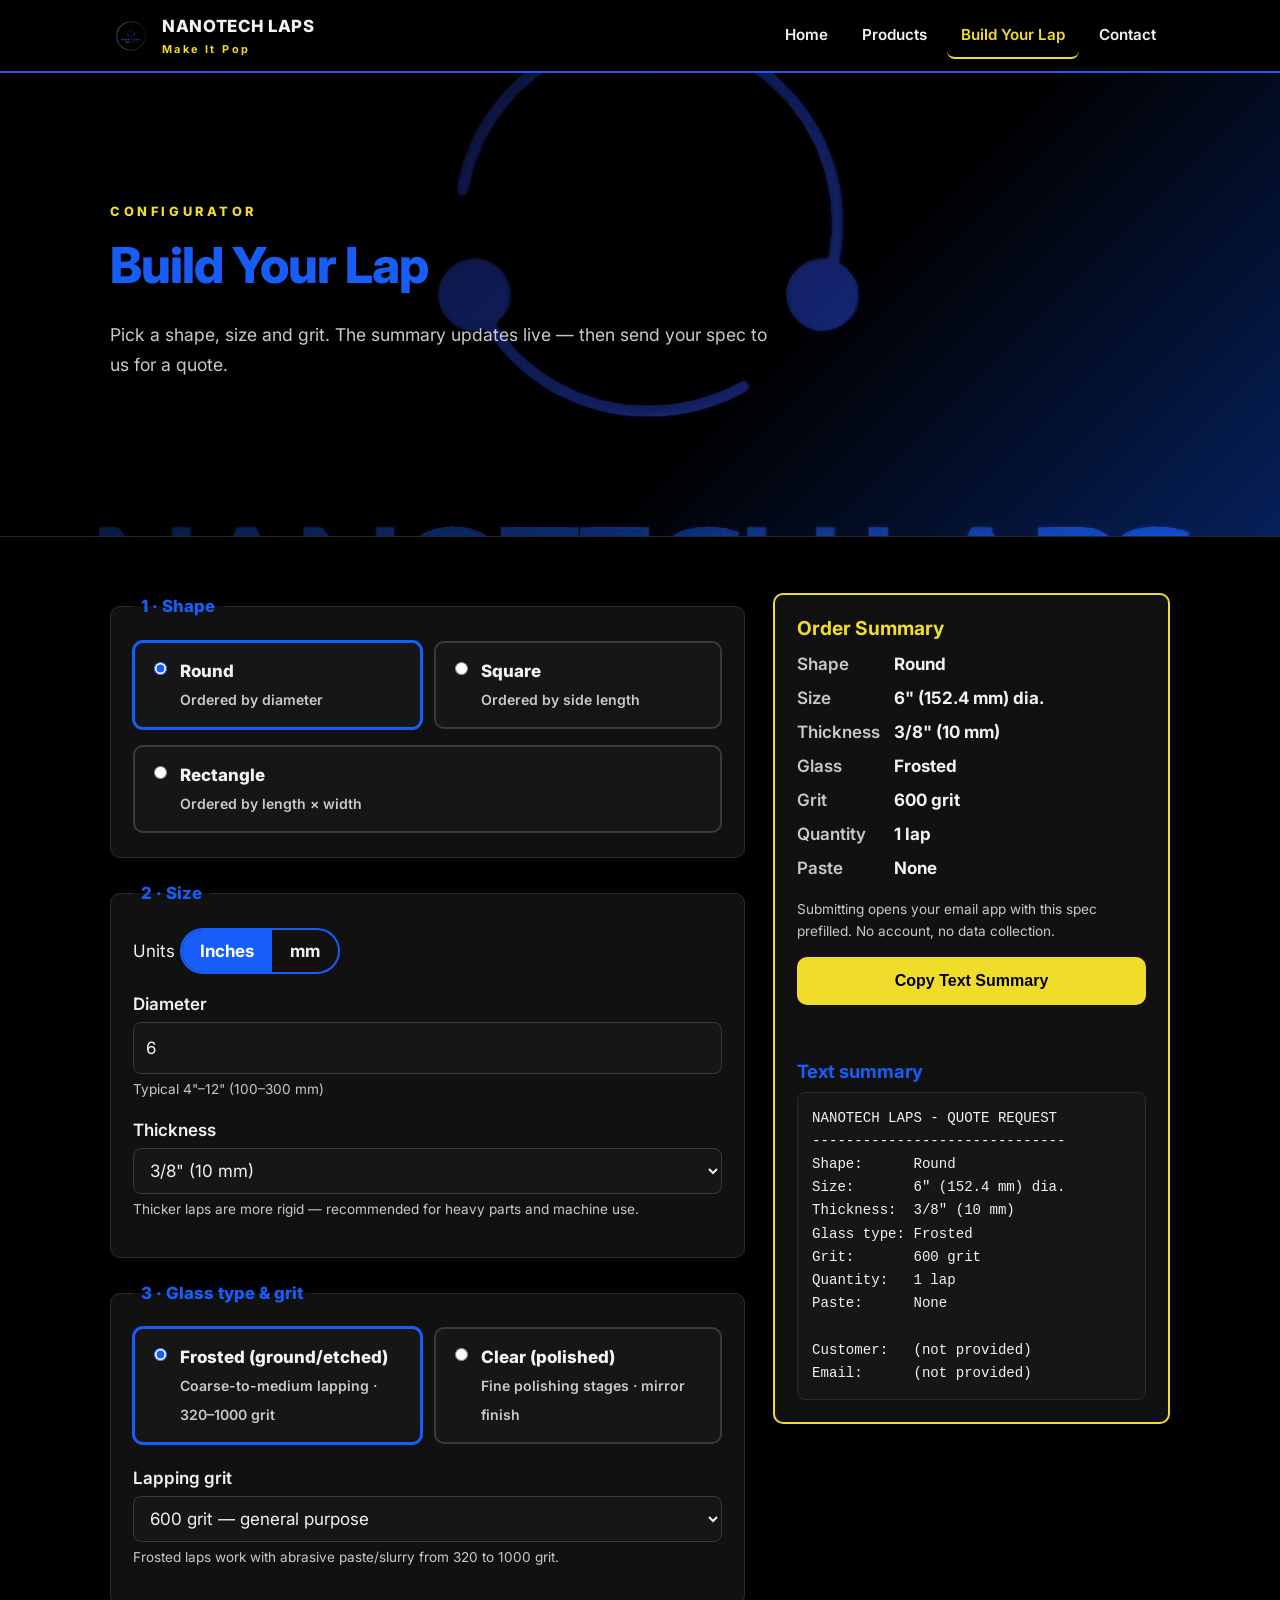
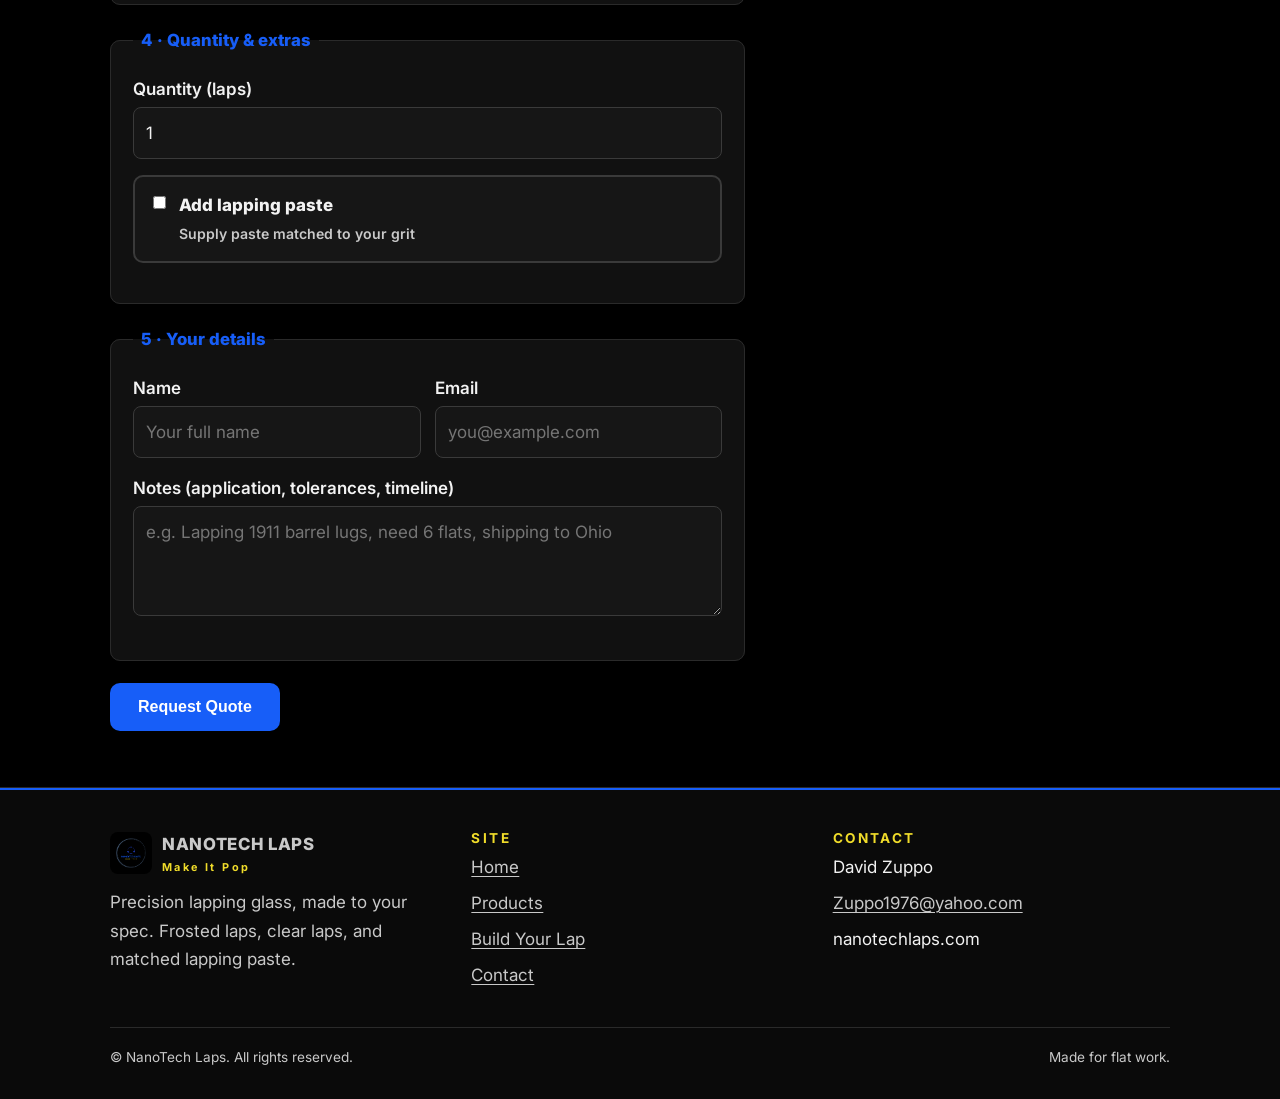
==== configurator.html @ 7299a6f4 "NanoTech Laps static site v1" ====
<!DOCTYPE html>
<html lang="en">
<head>
  <meta charset="UTF-8">
  <meta name="viewport" content="width=device-width, initial-scale=1.0">
  <title>Build Your Lap — NanoTech Laps</title>
  <meta name="description" content="Configure a custom NanoTech Laps glass lap: shape, size, thickness, frosted or clear, grit, and lapping paste. Request a quote instantly.">
  <link rel="icon" type="image/png" href="images/logo-dark.png">
  <link rel="preconnect" href="https://fonts.googleapis.com">
  <link rel="preconnect" href="https://fonts.gstatic.com" crossorigin>
  <link href="https://fonts.googleapis.com/css2?family=Inter:wght@400;600;700;800&display=swap" rel="stylesheet">
  <link rel="stylesheet" href="css/style.css">
</head>
<body>
  <a class="skip-link" href="#main">Skip to main content</a>

  <header class="site-header">
    <nav class="nav-bar" aria-label="Main navigation">
      <a class="brand" href="index.html">
        <img src="images/logo-dark.png" alt="NanoTech Laps logo">
        <span>
          <span class="brand-name">NanoTech Laps</span>
          <span class="brand-tag">Make It Pop</span>
        </span>
      </a>
      <button class="nav-toggle" aria-expanded="false" aria-controls="nav-links">Menu</button>
      <ul class="nav-links" id="nav-links">
        <li><a href="index.html">Home</a></li>
        <li><a href="products.html">Products</a></li>
        <li><a href="configurator.html" aria-current="page">Build Your Lap</a></li>
        <li><a href="contact.html">Contact</a></li>
      </ul>
    </nav>
  </header>

  <main id="main">
    <section class="hero">
      <div class="hero-inner">
        <p class="kicker">Configurator</p>
        <h1>Build Your Lap</h1>
        <p class="sub">Pick a shape, size and grit. The summary updates live — then send your spec to us for a quote.</p>
      </div>
    </section>

    <section>
      <div class="container">
        <div class="config-layout">
          <!-- FORM -->
          <form id="config-form" novalidate>

            <fieldset class="fieldset">
              <legend>1 · Shape</legend>
              <div class="radio-row" role="radiogroup" aria-label="Lap shape">
                <label class="radio-card">
                  <input type="radio" name="shape" value="Round" checked>
                  <span><span class="rc-title">Round</span><br><span class="rc-desc">Ordered by diameter</span></span>
                </label>
                <label class="radio-card">
                  <input type="radio" name="shape" value="Square">
                  <span><span class="rc-title">Square</span><br><span class="rc-desc">Ordered by side length</span></span>
                </label>
                <label class="radio-card">
                  <input type="radio" name="shape" value="Rectangle">
                  <span><span class="rc-title">Rectangle</span><br><span class="rc-desc">Ordered by length × width</span></span>
                </label>
              </div>
            </fieldset>

            <fieldset class="fieldset">
              <legend>2 · Size</legend>
              <div class="field">
                <span id="unit-label">Units</span>
                <div class="unit-toggle" role="group" aria-labelledby="unit-label">
                  <button type="button" id="unit-in" aria-pressed="true">Inches</button>
                  <button type="button" id="unit-mm" aria-pressed="false">mm</button>
                </div>
              </div>
              <div class="dim-row">
                <div class="field" id="field-dia">
                  <label for="diameter">Diameter</label>
                  <input type="number" id="diameter" min="1" max="48" step="0.125" value="6" aria-describedby="dia-hint">
                  <div class="hint" id="dia-hint">Typical 4"–12" (100–300 mm)</div>
                </div>
                <div class="field" id="field-length" hidden>
                  <label for="length">Length</label>
                  <input type="number" id="length" min="1" max="48" step="0.125" value="8" aria-describedby="len-hint">
                  <div class="hint" id="len-hint">Typical 6"–24" (150–600 mm)</div>
                </div>
                <div class="field" id="field-width" hidden>
                  <label for="width">Width</label>
                  <input type="number" id="width" min="1" max="48" step="0.125" value="6" aria-describedby="wid-hint">
                  <div class="hint" id="wid-hint">Typical 4"–18" (100–450 mm)</div>
                </div>
              </div>
              <div class="field">
                <label for="thickness">Thickness</label>
                <select id="thickness">
                  <option value='1/4" (6 mm)'>1/4" (6 mm)</option>
                  <option value='3/8" (10 mm)' selected>3/8" (10 mm)</option>
                  <option value='1/2" (13 mm)'>1/2" (13 mm)</option>
                  <option value='3/4" (19 mm)'>3/4" (19 mm)</option>
                  <option value='1" (25 mm)'>1" (25 mm)</option>
                </select>
                <div class="hint">Thicker laps are more rigid — recommended for heavy parts and machine use.</div>
              </div>
            </fieldset>

            <fieldset class="fieldset">
              <legend>3 · Glass type &amp; grit</legend>
              <div class="radio-row" role="radiogroup" aria-label="Glass type">
                <label class="radio-card">
                  <input type="radio" name="glass" value="Frosted" checked>
                  <span><span class="rc-title">Frosted (ground/etched)</span><br><span class="rc-desc">Coarse-to-medium lapping · 320–1000 grit</span></span>
                </label>
                <label class="radio-card">
                  <input type="radio" name="glass" value="Clear">
                  <span><span class="rc-title">Clear (polished)</span><br><span class="rc-desc">Fine polishing stages · mirror finish</span></span>
                </label>
              </div>
              <div class="field" id="field-grit" style="margin-top:16px">
                <label for="grit">Lapping grit</label>
                <select id="grit">
                  <option value="320 grit">320 grit — coarse removal</option>
                  <option value="400 grit">400 grit</option>
                  <option value="600 grit" selected>600 grit — general purpose</option>
                  <option value="800 grit">800 grit</option>
                  <option value="1000 grit">1000 grit — pre-polish</option>
                </select>
                <div class="hint">Frosted laps work with abrasive paste/slurry from 320 to 1000 grit.</div>
              </div>
            </fieldset>

            <fieldset class="fieldset">
              <legend>4 · Quantity &amp; extras</legend>
              <div class="field">
                <label for="qty">Quantity (laps)</label>
                <input type="number" id="qty" min="1" max="999" value="1">
              </div>
              <div class="check-row field">
                <label class="radio-card">
                  <input type="checkbox" id="want-paste">
                  <span><span class="rc-title">Add lapping paste</span><br><span class="rc-desc">Supply paste matched to your grit</span></span>
                </label>
              </div>
              <div id="paste-options" hidden>
                <div class="dim-row">
                  <div class="field">
                    <label for="paste-product">Paste / kit</label>
                    <select id="paste-product">
                      <option value="Lapping paste tin, 600 grit, Standard tin (250 g)">Lapping paste tin — grinding grits (320–1000)</option>
                      <option value="Finishing Ladder Kit (1000 + 2000 + 4000 grit, 3 syringes)">Finishing Ladder Kit — 1000 + 2000 + 4000 grit, 3 syringes</option>
                      <option value="Bulk diamond paste syringe (10g+) - grit selected below">Bulk diamond paste syringe (10g+) — single grit</option>
                      <option value="Repeat-grit multipack (5x or 10x same grit) - grit selected below">Repeat-grit multipack (shop) — 5×/10× same grit</option>
                    </select>
                  </div>
                </div>
                <div class="dim-row">
                  <div class="field">
                    <label for="paste-grit">Paste grit</label>
                    <select id="paste-grit">
                      <option value="320">320</option>
                      <option value="400">400</option>
                      <option value="600" selected>600</option>
                      <option value="800">800</option>
                      <option value="1000">1000</option>
                      <option value="2000">2000 (pre-polish)</option>
                      <option value="4000">4000 (mirror polish)</option>
                    </select>
                  </div>
                  <div class="field">
                    <label for="paste-size">Tin / syringe size</label>
                    <select id="paste-size">
                      <option value="Small tin (100 g)">Small tin (100 g)</option>
                      <option value="Standard tin (250 g)" selected>Standard tin (250 g)</option>
                      <option value="Shop tin (500 g)">Shop tin (500 g)</option>
                      <option value="10 g syringe">10 g syringe</option>
                      <option value="20 g syringe">20 g syringe</option>
                    </select>
                  </div>
                </div>
                <div class="hint">Ordering 5+ kits or multipacks? Mention it in Notes — volume pricing, ask us, and we'll quote the tier by email.</div>
              </div>
            </fieldset>

            <fieldset class="fieldset">
              <legend>5 · Your details</legend>
              <div class="dim-row">
                <div class="field">
                  <label for="cust-name">Name</label>
                  <input type="text" id="cust-name" autocomplete="name" placeholder="Your full name" required>
                </div>
                <div class="field">
                  <label for="cust-email">Email</label>
                  <input type="email" id="cust-email" autocomplete="email" placeholder="you@example.com" required>
                </div>
              </div>
              <div class="field">
                <label for="cust-notes">Notes (application, tolerances, timeline)</label>
                <textarea id="cust-notes" placeholder="e.g. Lapping 1911 barrel lugs, need 6 flats, shipping to Ohio"></textarea>
              </div>
            </fieldset>

            <button type="submit" class="btn btn-primary">Request Quote</button>
          </form>

          <!-- SUMMARY -->
          <aside class="summary" aria-live="polite">
            <h2>Order Summary</h2>
            <dl id="summary-list">
              <dt>Shape</dt><dd id="s-shape">Round</dd>
              <dt>Size</dt><dd id="s-size">6" (152 mm) dia.</dd>
              <dt>Thickness</dt><dd id="s-thickness">3/8" (10 mm)</dd>
              <dt>Glass</dt><dd id="s-glass">Frosted</dd>
              <dt>Grit</dt><dd id="s-grit">600 grit</dd>
              <dt>Quantity</dt><dd id="s-qty">1 lap</dd>
              <dt>Paste</dt><dd id="s-paste">None</dd>
            </dl>
            <p class="note">Submitting opens your email app with this spec prefilled. No account, no data collection.</p>
            <button type="button" class="btn btn-gold" id="copy-btn" style="width:100%">Copy Text Summary</button>
            <div class="status-msg" id="status-msg" role="status"></div>
            <h3 style="margin-top:18px" id="text-preview-title">Text summary</h3>
            <div class="output-block" id="text-preview" tabindex="0" aria-labelledby="text-preview-title"></div>
          </aside>
        </div>
      </div>
    </section>
  </main>

  <footer class="site-footer">
    <div class="container">
      <div class="footer-grid">
        <div>
          <a class="brand" href="index.html">
            <img src="images/logo-dark.png" alt="NanoTech Laps logo">
            <span>
              <span class="brand-name">NanoTech Laps</span>
              <span class="brand-tag">Make It Pop</span>
            </span>
          </a>
          <p class="dim" style="margin-top:12px">Precision lapping glass, made to your spec. Frosted laps, clear laps, and matched lapping paste.</p>
        </div>
        <div>
          <h4>Site</h4>
          <ul>
            <li><a href="index.html">Home</a></li>
            <li><a href="products.html">Products</a></li>
            <li><a href="configurator.html">Build Your Lap</a></li>
            <li><a href="contact.html">Contact</a></li>
          </ul>
        </div>
        <div>
          <h4>Contact</h4>
          <ul>
            <li>David Zuppo</li>
            <li><a href="mailto:Zuppo1976@yahoo.com">Zuppo1976@yahoo.com</a></li>
            <li>nanotechlaps.com</li>
          </ul>
        </div>
      </div>
      <div class="footer-bottom">
        <span>© NanoTech Laps. All rights reserved.</span>
        <span>Made for flat work.</span>
      </div>
    </div>
    <script src="js/nav.js"></script>
    <script src="js/configurator.js"></script>
  </footer>
</body>
</html>
---- css/style.css ----
/* NanoTech Laps — shared stylesheet
   Brand: black #000000 background, deep blue #175EF8 (headings/borders/buttons,
   always with white text), gold #F0DC2A accents (on black). Body copy: white/light
   gray for contrast. Font: Inter. */

:root {
  --blue: #175EF8;
  --blue-dark: #0d47c9;
  --gold: #F0DC2A;
  --black: #000000;
  --ink: #0a0a0a;
  --panel: #111111;
  --panel-2: #161616;
  --line: #2a2a2a;
  --text: #f2f2f2;
  --text-dim: #c9c9c9;
  --radius: 10px;
  --maxw: 1100px;
}

* { box-sizing: border-box; }

html { scroll-behavior: smooth; }

body {
  margin: 0;
  background: var(--black);
  color: var(--text);
  font-family: "Inter", system-ui, -apple-system, "Segoe UI", Roboto, Arial, sans-serif;
  font-size: 17px;
  line-height: 1.65;
}

img { max-width: 100%; height: auto; display: block; }

a { color: var(--gold); text-decoration: underline; text-underline-offset: 3px; }
a:hover, a:focus { color: #ffe95c; }

h1, h2, h3, h4 { color: var(--blue); line-height: 1.2; margin: 0 0 .5em; }
h1 { font-size: clamp(1.9rem, 4.5vw, 3.1rem); font-weight: 800; letter-spacing: -0.02em; }
h2 { font-size: clamp(1.4rem, 3vw, 2rem); font-weight: 700; }
h3 { font-size: 1.15rem; font-weight: 700; }

p { margin: 0 0 1em; }

.container { max-width: var(--maxw); margin: 0 auto; padding: 0 20px; }

.skip-link {
  position: absolute; left: -9999px; top: 0;
  background: var(--gold); color: var(--black); padding: 10px 16px; z-index: 200;
}
.skip-link:focus { left: 0; }

/* ---------- Header / nav ---------- */
.site-header {
  position: sticky; top: 0; z-index: 100;
  background: rgba(0, 0, 0, 0.92);
  border-bottom: 2px solid var(--blue);
  backdrop-filter: blur(6px);
}
.nav-bar {
  display: flex; align-items: center; justify-content: space-between;
  gap: 16px; padding: 12px 20px; max-width: var(--maxw); margin: 0 auto;
}
.brand {
  display: flex; align-items: center; gap: 10px;
  text-decoration: none; color: var(--text); font-weight: 800; letter-spacing: .04em;
}
.brand img { width: 42px; height: 42px; border-radius: 8px; }
.brand .brand-name { font-size: 1.05rem; text-transform: uppercase; }
.brand .brand-tag { display: block; color: var(--gold); font-size: .68rem; letter-spacing: .22em; font-weight: 700; }

.nav-links { display: flex; gap: 6px; list-style: none; margin: 0; padding: 0; }
.nav-links a {
  display: block; padding: 10px 14px; border-radius: 8px;
  color: var(--text); text-decoration: none; font-weight: 600; font-size: .95rem;
}
.nav-links a:hover, .nav-links a:focus { background: var(--blue); color: #ffffff; outline: none; }
.nav-links a[aria-current="page"] { color: var(--gold); border-bottom: 2px solid var(--gold); }

.nav-toggle {
  display: none; background: none; border: 2px solid var(--blue); color: var(--text);
  font: inherit; font-weight: 700; padding: 8px 14px; border-radius: 8px; cursor: pointer;
}

@media (max-width: 760px) {
  .nav-toggle { display: block; }
  .nav-links {
    display: none; position: absolute; top: 100%; left: 0; right: 0;
    flex-direction: column; background: var(--ink); border-bottom: 2px solid var(--blue); padding: 10px 20px;
  }
  .nav-links.open { display: flex; }
}

/* ---------- Hero ---------- */
.hero {
  border-bottom: 1px solid var(--line);
  background:
    linear-gradient(135deg, rgba(0,0,0,.88) 0%, rgba(0,0,0,.55) 60%, rgba(13,71,201,.45) 100%),
    url("../images/banner.jpg") center / cover no-repeat;
}
.hero-inner { padding: 72px 20px 84px; max-width: var(--maxw); margin: 0 auto; }
.hero .kicker {
  color: var(--gold); font-weight: 800; letter-spacing: .28em; text-transform: uppercase;
  font-size: .8rem; margin-bottom: 14px;
}
.hero h1 { max-width: 22ch; }
.hero .sub { max-width: 60ch; color: var(--text-dim); font-size: 1.1rem; }
.hero-actions { display: flex; flex-wrap: wrap; gap: 14px; margin-top: 26px; }

/* ---------- Buttons ---------- */
.btn {
  display: inline-block; padding: 13px 26px; border-radius: var(--radius);
  font-weight: 700; font-size: 1rem; text-decoration: none; cursor: pointer;
  border: 2px solid transparent; transition: transform .08s ease, background .15s ease;
}
.btn:active { transform: translateY(1px); }
.btn-primary { background: var(--blue); color: #ffffff; }
.btn-primary:hover, .btn-primary:focus { background: var(--blue-dark); color: #ffffff; outline: 3px solid var(--gold); }
.btn-gold { background: var(--gold); color: var(--black); }
.btn-gold:hover, .btn-gold:focus { background: #ffe95c; color: var(--black); outline: 3px solid #ffffff; }
.btn-ghost { background: transparent; color: var(--text); border-color: var(--blue); }
.btn-ghost:hover, .btn-ghost:focus { background: var(--blue); color: #ffffff; }

/* ---------- Sections & grids ---------- */
section { padding: 56px 0; border-bottom: 1px solid var(--line); }
section.alt { background: var(--ink); }
.section-head { max-width: 70ch; margin-bottom: 30px; }

.grid { display: grid; gap: 22px; }
.grid-2 { grid-template-columns: repeat(auto-fit, minmax(280px, 1fr)); }
.grid-3 { grid-template-columns: repeat(auto-fit, minmax(250px, 1fr)); }

.card {
  background: var(--panel); border: 1px solid var(--line); border-radius: var(--radius);
  padding: 24px; display: flex; flex-direction: column; gap: 10px;
}
.card h3 { color: var(--blue); }
.card .tag {
  align-self: flex-start; background: var(--gold); color: var(--black);
  font-size: .72rem; font-weight: 800; letter-spacing: .12em; text-transform: uppercase;
  padding: 4px 10px; border-radius: 999px;
}
.card ul { margin: 0; padding-left: 20px; color: var(--text-dim); }
.card .card-foot { margin-top: auto; }

.spec-table { width: 100%; border-collapse: collapse; margin: 10px 0 20px; }
.spec-table caption { text-align: left; color: var(--text-dim); font-size: .9rem; padding-bottom: 8px; }
.spec-table th, .spec-table td { border: 1px solid var(--line); padding: 10px 12px; text-align: left; }
.spec-table th { color: var(--gold); background: var(--panel-2); }
.spec-table td { color: var(--text); }

/* ---------- FAQ ---------- */
.faq details {
  background: var(--panel); border: 1px solid var(--line); border-radius: var(--radius);
  padding: 16px 20px; margin-bottom: 12px;
}
.faq summary { font-weight: 700; color: var(--gold); cursor: pointer; }
.faq details[open] summary { margin-bottom: 10px; }

/* ---------- Configurator ---------- */
.config-layout { display: grid; grid-template-columns: minmax(0, 1.6fr) minmax(280px, 1fr); gap: 28px; align-items: start; }
@media (max-width: 900px) { .config-layout { grid-template-columns: 1fr; } }

.fieldset {
  background: var(--panel); border: 1px solid var(--line); border-radius: var(--radius);
  padding: 20px 22px; margin: 0 0 22px;
}
.fieldset legend { color: var(--blue); font-weight: 800; padding: 0 8px; font-size: 1.05rem; }

label { display: block; font-weight: 600; margin-bottom: 4px; }
.field { margin-bottom: 16px; }
.field .hint { color: var(--text-dim); font-size: .85rem; margin-top: 4px; }

input[type="text"], input[type="email"], input[type="number"], select, textarea {
  width: 100%; padding: 11px 12px; border-radius: 8px;
  background: var(--panel-2); color: var(--text);
  border: 1px solid #3a3a3a; font: inherit;
}
input:focus, select:focus, textarea:focus {
  outline: 3px solid var(--gold); border-color: var(--blue);
}
textarea { min-height: 110px; resize: vertical; }

.radio-row, .check-row { display: flex; gap: 12px; flex-wrap: wrap; }
.radio-card {
  flex: 1 1 220px; display: flex; gap: 10px; align-items: flex-start;
  background: var(--panel-2); border: 2px solid #3a3a3a; border-radius: var(--radius);
  padding: 14px; cursor: pointer;
}
.radio-card:has(input:checked) { border-color: var(--blue); box-shadow: 0 0 0 1px var(--blue); }
.radio-card input { margin-top: 5px; accent-color: var(--blue); }
.radio-card .rc-title { font-weight: 800; color: var(--text); }
.radio-card .rc-desc { color: var(--text-dim); font-size: .88rem; }

.dim-row { display: flex; gap: 14px; flex-wrap: wrap; align-items: flex-end; }
.dim-row .field { flex: 1 1 140px; }

.unit-toggle { display: inline-flex; border: 2px solid var(--blue); border-radius: 999px; overflow: hidden; }
.unit-toggle button {
  background: transparent; color: var(--text); border: 0; font: inherit; font-weight: 700;
  padding: 7px 18px; cursor: pointer;
}
.unit-toggle button[aria-pressed="true"] { background: var(--blue); color: #ffffff; }

/* Summary card */
.summary {
  position: sticky; top: 86px;
  background: var(--panel); border: 2px solid var(--gold); border-radius: var(--radius);
  padding: 22px;
}
.summary h2 { color: var(--gold); font-size: 1.2rem; }
.summary dl { display: grid; grid-template-columns: auto 1fr; gap: 6px 14px; margin: 0 0 16px; }
.summary dt { color: var(--text-dim); font-weight: 600; }
.summary dd { margin: 0; font-weight: 700; color: var(--text); }
.summary .note { color: var(--text-dim); font-size: .85rem; }

.output-block {
  background: var(--panel-2); border: 1px solid var(--line); border-radius: 8px;
  padding: 14px; font-family: ui-monospace, "SF Mono", Menlo, Consolas, monospace;
  font-size: .88rem; white-space: pre-wrap; word-break: break-word; color: var(--text);
}

.status-msg { margin-top: 14px; font-weight: 700; color: var(--gold); min-height: 1.4em; }
.status-msg.error { color: #ff8080; }

/* ---------- Contact ---------- */
.contact-grid { display: grid; grid-template-columns: repeat(auto-fit, minmax(280px, 1fr)); gap: 24px; }
.contact-card { background: var(--panel); border: 1px solid var(--line); border-left: 4px solid var(--blue); border-radius: var(--radius); padding: 22px; }
.contact-card h3 { margin-bottom: 6px; }
.contact-card p { color: var(--text-dim); }
.contact-card strong { color: var(--text); }

/* ---------- Footer ---------- */
.site-footer { background: var(--ink); border-top: 2px solid var(--blue); padding: 40px 0 30px; }
.footer-grid { display: grid; gap: 24px; grid-template-columns: repeat(auto-fit, minmax(220px, 1fr)); }
.site-footer h4 { color: var(--gold); font-size: .85rem; letter-spacing: .18em; text-transform: uppercase; }
.site-footer ul { list-style: none; margin: 0; padding: 0; }
.site-footer li { margin-bottom: 8px; }
.site-footer a { color: var(--text-dim); }
.site-footer a:hover { color: var(--gold); }
.footer-bottom {
  margin-top: 30px; padding-top: 18px; border-top: 1px solid var(--line);
  color: var(--text-dim); font-size: .85rem; display: flex; justify-content: space-between; gap: 12px; flex-wrap: wrap;
}

/* ---------- Utility ---------- */
.gold { color: var(--gold); }
.dim { color: var(--text-dim); }
.mt-0 { margin-top: 0; }
.visually-hidden {
  position: absolute; width: 1px; height: 1px; margin: -1px; padding: 0;
  overflow: hidden; clip: rect(0 0 0 0); white-space: nowrap; border: 0;
}
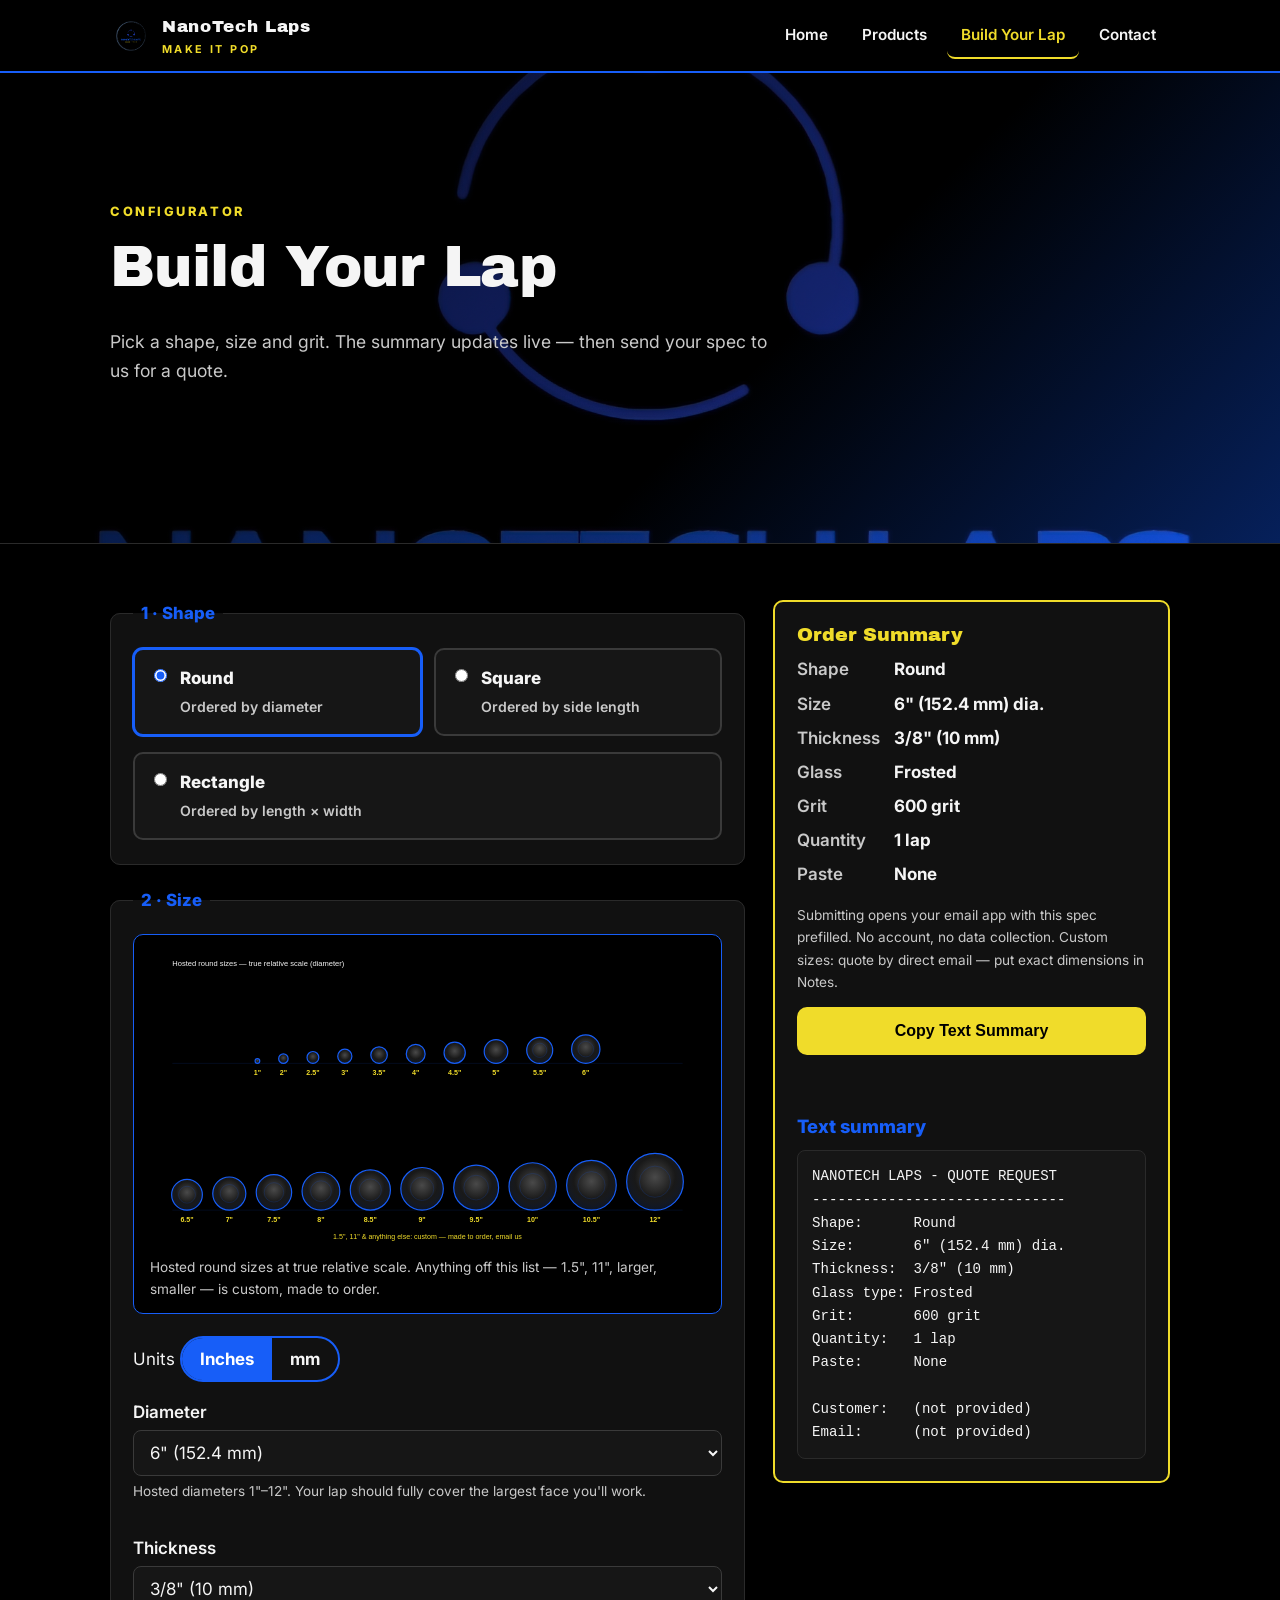
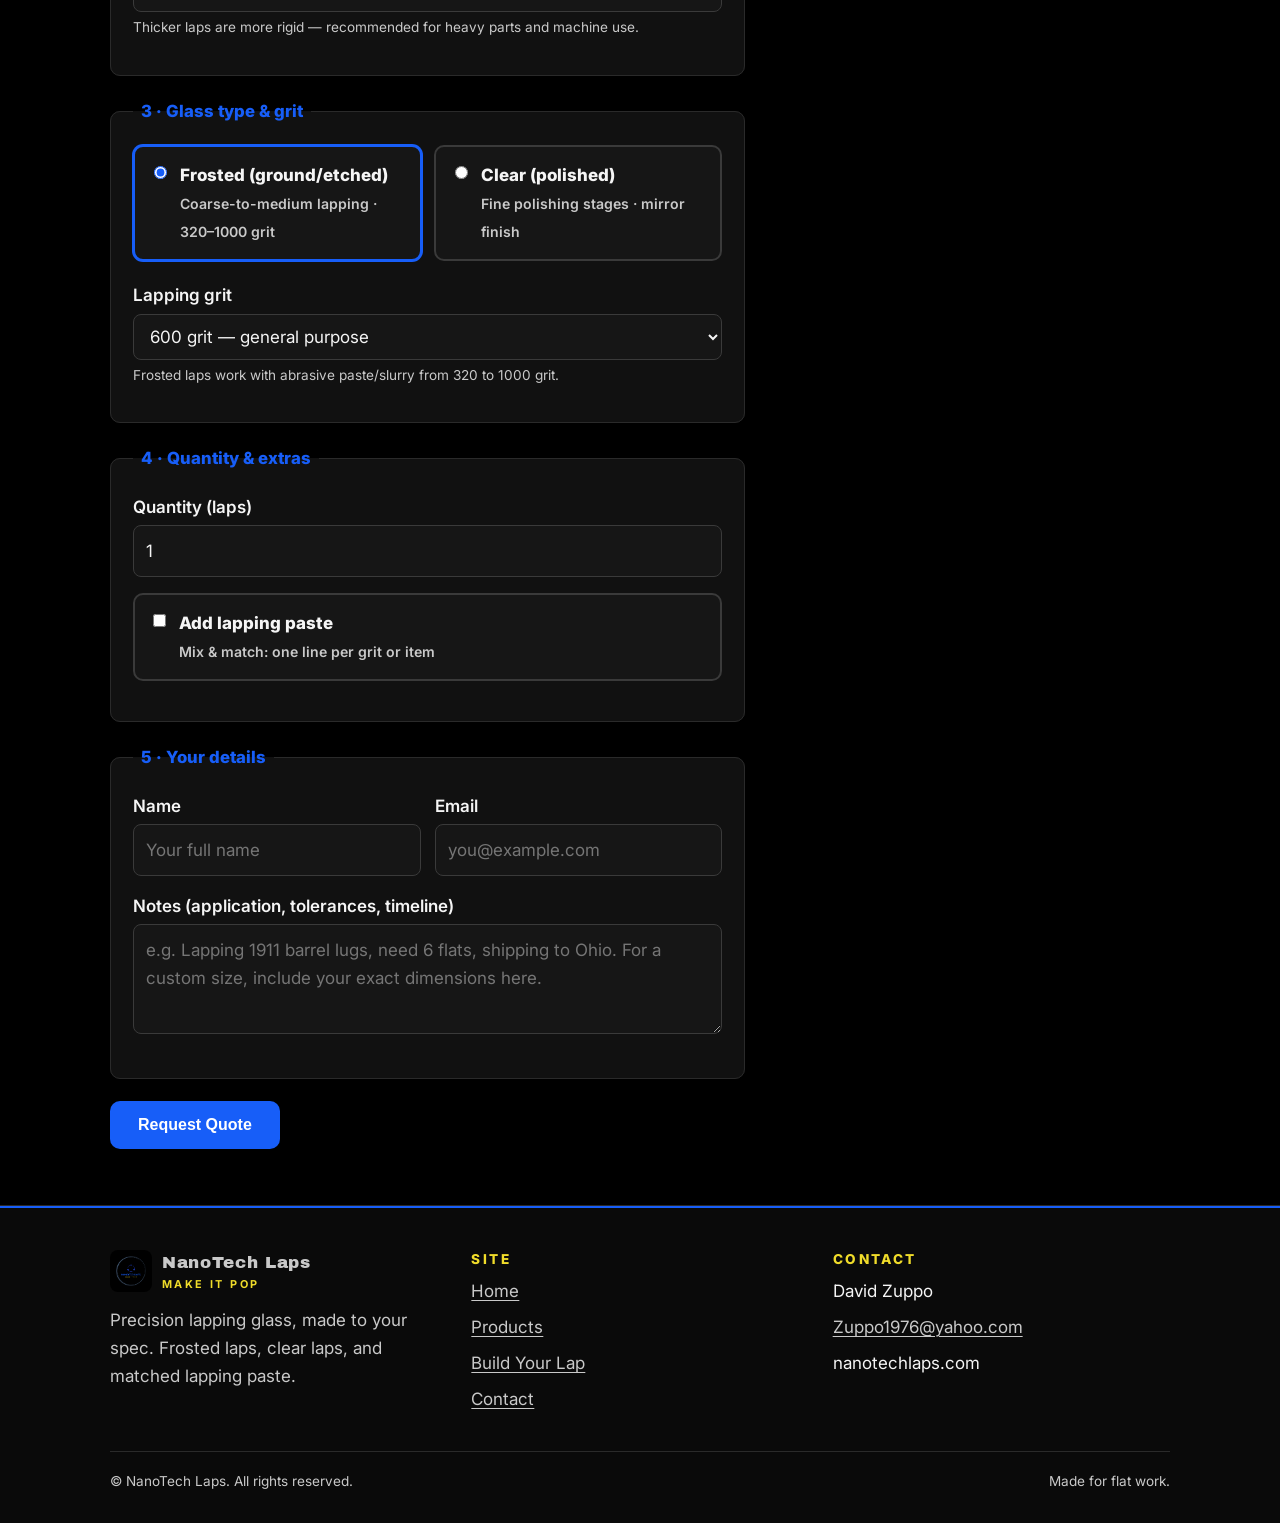
==== commit 916292d9: "Paste mix-and-match lines, 4-grit ladder kit, no-diamond naming, preset deep-links, real valve photo" ====
--- a/configurator.html
+++ b/configurator.html
@@ -4,11 +4,11 @@
   <meta charset="UTF-8">
   <meta name="viewport" content="width=device-width, initial-scale=1.0">
   <title>Build Your Lap — NanoTech Laps</title>
-  <meta name="description" content="Configure a custom NanoTech Laps glass lap: shape, size, thickness, frosted or clear, grit, and lapping paste. Request a quote instantly.">
+  <meta name="description" content="Configure a NanoTech Laps glass lap: shape, hosted sizes from 1 inch to 12 inches (custom by email), thickness, frosted or clear, grit, and lapping paste. Request a quote instantly.">
   <link rel="icon" type="image/png" href="images/logo-dark.png">
   <link rel="preconnect" href="https://fonts.googleapis.com">
   <link rel="preconnect" href="https://fonts.gstatic.com" crossorigin>
-  <link href="https://fonts.googleapis.com/css2?family=Inter:wght@400;600;700;800&display=swap" rel="stylesheet">
+  <link href="https://fonts.googleapis.com/css2?family=Archivo+Black&family=Inter:wght@400;600;700;800&display=swap" rel="stylesheet">
   <link rel="stylesheet" href="css/style.css">
 </head>
 <body>
@@ -68,6 +68,10 @@
 
             <fieldset class="fieldset">
               <legend>2 · Size</legend>
+              <figure class="size-chart">
+                <img src="images/sizes.svg" width="1200" height="640" alt="Chart of hosted round lap sizes at true relative scale: two ascending rows of frosted glass circles from 1 inch through 12 inches, each labeled in gold. 1.5 inch, 11 inch and any other size are custom, made to order, email us.">
+                <figcaption class="dim">Hosted round sizes at true relative scale. Anything off this list — 1.5", 11", larger, smaller — is custom, made to order.</figcaption>
+              </figure>
               <div class="field">
                 <span id="unit-label">Units</span>
                 <div class="unit-toggle" role="group" aria-labelledby="unit-label">
@@ -78,21 +82,91 @@
               <div class="dim-row">
                 <div class="field" id="field-dia">
                   <label for="diameter">Diameter</label>
-                  <input type="number" id="diameter" min="1" max="48" step="0.125" value="6" aria-describedby="dia-hint">
-                  <div class="hint" id="dia-hint">Typical 4"–12" (100–300 mm)</div>
+                  <select id="diameter" aria-describedby="dia-hint">
+                    <option value="1">1" (25.4 mm)</option>
+                    <option value="2">2" (50.8 mm)</option>
+                    <option value="2.5">2.5" (63.5 mm)</option>
+                    <option value="3">3" (76.2 mm)</option>
+                    <option value="3.5">3.5" (88.9 mm)</option>
+                    <option value="4">4" (101.6 mm)</option>
+                    <option value="4.5">4.5" (114.3 mm)</option>
+                    <option value="5">5" (127 mm)</option>
+                    <option value="5.5">5.5" (139.7 mm)</option>
+                    <option value="6" selected>6" (152.4 mm)</option>
+                    <option value="6.5">6.5" (165.1 mm)</option>
+                    <option value="7">7" (177.8 mm)</option>
+                    <option value="7.5">7.5" (190.5 mm)</option>
+                    <option value="8">8" (203.2 mm)</option>
+                    <option value="8.5">8.5" (215.9 mm)</option>
+                    <option value="9">9" (228.6 mm)</option>
+                    <option value="9.5">9.5" (241.3 mm)</option>
+                    <option value="10">10" (254 mm)</option>
+                    <option value="10.5">10.5" (266.7 mm)</option>
+                    <option value="12">12" (304.8 mm)</option>
+                    <option value="custom">Custom (email us)</option>
+                  </select>
+                  <div class="hint" id="dia-hint">Hosted diameters 1"–12". Your lap should fully cover the largest face you'll work.</div>
                 </div>
                 <div class="field" id="field-length" hidden>
                   <label for="length">Length</label>
-                  <input type="number" id="length" min="1" max="48" step="0.125" value="8" aria-describedby="len-hint">
-                  <div class="hint" id="len-hint">Typical 6"–24" (150–600 mm)</div>
+                  <select id="length" aria-describedby="len-hint">
+                    <option value="1">1" (25.4 mm)</option>
+                    <option value="2">2" (50.8 mm)</option>
+                    <option value="2.5">2.5" (63.5 mm)</option>
+                    <option value="3">3" (76.2 mm)</option>
+                    <option value="3.5">3.5" (88.9 mm)</option>
+                    <option value="4">4" (101.6 mm)</option>
+                    <option value="4.5">4.5" (114.3 mm)</option>
+                    <option value="5">5" (127 mm)</option>
+                    <option value="5.5">5.5" (139.7 mm)</option>
+                    <option value="6">6" (152.4 mm)</option>
+                    <option value="6.5">6.5" (165.1 mm)</option>
+                    <option value="7">7" (177.8 mm)</option>
+                    <option value="7.5">7.5" (190.5 mm)</option>
+                    <option value="8" selected>8" (203.2 mm)</option>
+                    <option value="8.5">8.5" (215.9 mm)</option>
+                    <option value="9">9" (228.6 mm)</option>
+                    <option value="9.5">9.5" (241.3 mm)</option>
+                    <option value="10">10" (254 mm)</option>
+                    <option value="10.5">10.5" (266.7 mm)</option>
+                    <option value="12">12" (304.8 mm)</option>
+                    <option value="custom">Custom (email us)</option>
+                  </select>
+                  <div class="hint" id="len-hint">Hosted sizes on the same list. Match the part footprint.</div>
                 </div>
                 <div class="field" id="field-width" hidden>
                   <label for="width">Width</label>
-                  <input type="number" id="width" min="1" max="48" step="0.125" value="6" aria-describedby="wid-hint">
-                  <div class="hint" id="wid-hint">Typical 4"–18" (100–450 mm)</div>
-                </div>
-              </div>
-              <div class="field">
+                  <select id="width" aria-describedby="wid-hint">
+                    <option value="1">1" (25.4 mm)</option>
+                    <option value="2">2" (50.8 mm)</option>
+                    <option value="2.5">2.5" (63.5 mm)</option>
+                    <option value="3">3" (76.2 mm)</option>
+                    <option value="3.5">3.5" (88.9 mm)</option>
+                    <option value="4">4" (101.6 mm)</option>
+                    <option value="4.5">4.5" (114.3 mm)</option>
+                    <option value="5">5" (127 mm)</option>
+                    <option value="5.5">5.5" (139.7 mm)</option>
+                    <option value="6" selected>6" (152.4 mm)</option>
+                    <option value="6.5">6.5" (165.1 mm)</option>
+                    <option value="7">7" (177.8 mm)</option>
+                    <option value="7.5">7.5" (190.5 mm)</option>
+                    <option value="8">8" (203.2 mm)</option>
+                    <option value="8.5">8.5" (215.9 mm)</option>
+                    <option value="9">9" (228.6 mm)</option>
+                    <option value="9.5">9.5" (241.3 mm)</option>
+                    <option value="10">10" (254 mm)</option>
+                    <option value="10.5">10.5" (266.7 mm)</option>
+                    <option value="12">12" (304.8 mm)</option>
+                    <option value="custom">Custom (email us)</option>
+                  </select>
+                  <div class="hint" id="wid-hint">Hosted sizes on the same list.</div>
+                </div>
+              </div>
+              <div class="custom-notice" id="custom-notice" role="note" hidden>
+                <h3>Custom size — made to order</h3>
+                <p>Sizes outside the hosted list — 1.5", 11", anything else — are cut to order. They may take longer to ship and cost more, and the quote for a custom size is <strong>direct-email only</strong>: fill in your exact dimensions in the Notes field below and press Request Quote. Every other spec in this form goes to David with your request.</p>
+              </div>
+              <div class="field" style="margin-top:16px">
                 <label for="thickness">Thickness</label>
                 <select id="thickness">
                   <option value='1/4" (6 mm)'>1/4" (6 mm)</option>
@@ -139,46 +213,60 @@
               <div class="check-row field">
                 <label class="radio-card">
                   <input type="checkbox" id="want-paste">
-                  <span><span class="rc-title">Add lapping paste</span><br><span class="rc-desc">Supply paste matched to your grit</span></span>
+                  <span><span class="rc-title">Add lapping paste</span><br><span class="rc-desc">Mix &amp; match: one line per grit or item</span></span>
                 </label>
               </div>
               <div id="paste-options" hidden>
-                <div class="dim-row">
-                  <div class="field">
-                    <label for="paste-product">Paste / kit</label>
-                    <select id="paste-product">
-                      <option value="Lapping paste tin, 600 grit, Standard tin (250 g)">Lapping paste tin — grinding grits (320–1000)</option>
-                      <option value="Finishing Ladder Kit (1000 + 2000 + 4000 grit, 3 syringes)">Finishing Ladder Kit — 1000 + 2000 + 4000 grit, 3 syringes</option>
-                      <option value="Bulk diamond paste syringe (10g+) - grit selected below">Bulk diamond paste syringe (10g+) — single grit</option>
-                      <option value="Repeat-grit multipack (5x or 10x same grit) - grit selected below">Repeat-grit multipack (shop) — 5×/10× same grit</option>
-                    </select>
+                <p class="dim paste-intro">Build your paste order line by line. Add a line for each grit or item you want — for example a 600-grit tin for the lap above <em>plus</em> the Finishing Ladder Kit for polishing, <em>plus</em> a 4000 syringe for the final stage. Every line goes to David in your quote.</p>
+                <div id="paste-lines"></div>
+                <button type="button" id="add-paste-line" class="btn-add-line">+ Add another paste line</button>
+                <div class="hint">Ordering 5+ kits or multipacks? Mention it in Notes — volume pricing, ask us, and we'll quote the tier by email.</div>
+                <template id="paste-line-template">
+                  <div class="paste-line">
+                    <div class="dim-row">
+                      <div class="field">
+                        <label class="pl-label">Paste / kit</label>
+                        <select class="pl-product">
+                          <option data-key="tin" value="Lapping paste tin">Lapping paste tin — grinding grits (320–1000)</option>
+                          <option data-key="kit" value="Finishing Ladder Kit (1000 + 1500 + 2000 + 4000 grit, 4 syringes)">Finishing Ladder Kit — 1000 + 1500 + 2000 + 4000 grit, 4 syringes</option>
+                          <option data-key="syringe" value="Bulk nano-crystalline lapping compound syringe">Bulk nano-crystalline lapping compound syringe — single grit</option>
+                          <option data-key="multipack" value="Repeat-grit multipack">Repeat-grit multipack (shop) — same grit, 5×/10×</option>
+                        </select>
+                      </div>
+                      <div class="field pl-grit">
+                        <label class="pl-label">Paste grit</label>
+                        <select class="pl-grit">
+                          <option value="320">320</option>
+                          <option value="400">400</option>
+                          <option value="600" selected>600</option>
+                          <option value="800">800</option>
+                          <option value="1000">1000</option>
+                          <option value="1500">1500</option>
+                          <option value="2000">2000 (pre-polish)</option>
+                          <option value="4000">4000 (mirror polish)</option>
+                        </select>
+                      </div>
+                      <div class="field pl-size">
+                        <label class="pl-label">Tin / syringe size</label>
+                        <select class="pl-size">
+                          <option value="Small tin (100 g)">Small tin (100 g)</option>
+                          <option value="Standard tin (250 g)" selected>Standard tin (250 g)</option>
+                          <option value="Shop tin (500 g)">Shop tin (500 g)</option>
+                          <option value="10 g syringe">10 g syringe</option>
+                          <option value="20 g syringe">20 g syringe</option>
+                        </select>
+                      </div>
+                      <div class="field pl-pack">
+                        <label class="pl-label">Multipack quantity</label>
+                        <select class="pl-pack">
+                          <option value="5×">5×</option>
+                          <option value="10×" selected>10×</option>
+                        </select>
+                      </div>
+                    </div>
+                    <button type="button" class="btn-remove-line" hidden>Remove this line</button>
                   </div>
-                </div>
-                <div class="dim-row">
-                  <div class="field">
-                    <label for="paste-grit">Paste grit</label>
-                    <select id="paste-grit">
-                      <option value="320">320</option>
-                      <option value="400">400</option>
-                      <option value="600" selected>600</option>
-                      <option value="800">800</option>
-                      <option value="1000">1000</option>
-                      <option value="2000">2000 (pre-polish)</option>
-                      <option value="4000">4000 (mirror polish)</option>
-                    </select>
-                  </div>
-                  <div class="field">
-                    <label for="paste-size">Tin / syringe size</label>
-                    <select id="paste-size">
-                      <option value="Small tin (100 g)">Small tin (100 g)</option>
-                      <option value="Standard tin (250 g)" selected>Standard tin (250 g)</option>
-                      <option value="Shop tin (500 g)">Shop tin (500 g)</option>
-                      <option value="10 g syringe">10 g syringe</option>
-                      <option value="20 g syringe">20 g syringe</option>
-                    </select>
-                  </div>
-                </div>
-                <div class="hint">Ordering 5+ kits or multipacks? Mention it in Notes — volume pricing, ask us, and we'll quote the tier by email.</div>
+                </template>
               </div>
             </fieldset>
 
@@ -196,7 +284,7 @@
               </div>
               <div class="field">
                 <label for="cust-notes">Notes (application, tolerances, timeline)</label>
-                <textarea id="cust-notes" placeholder="e.g. Lapping 1911 barrel lugs, need 6 flats, shipping to Ohio"></textarea>
+                <textarea id="cust-notes" placeholder="e.g. Lapping 1911 barrel lugs, need 6 flats, shipping to Ohio. For a custom size, include your exact dimensions here."></textarea>
               </div>
             </fieldset>
 
@@ -208,14 +296,14 @@
             <h2>Order Summary</h2>
             <dl id="summary-list">
               <dt>Shape</dt><dd id="s-shape">Round</dd>
-              <dt>Size</dt><dd id="s-size">6" (152 mm) dia.</dd>
+              <dt>Size</dt><dd id="s-size">6" (152.4 mm) dia.</dd>
               <dt>Thickness</dt><dd id="s-thickness">3/8" (10 mm)</dd>
               <dt>Glass</dt><dd id="s-glass">Frosted</dd>
               <dt>Grit</dt><dd id="s-grit">600 grit</dd>
               <dt>Quantity</dt><dd id="s-qty">1 lap</dd>
               <dt>Paste</dt><dd id="s-paste">None</dd>
             </dl>
-            <p class="note">Submitting opens your email app with this spec prefilled. No account, no data collection.</p>
+            <p class="note">Submitting opens your email app with this spec prefilled. No account, no data collection. Custom sizes: quote by direct email — put exact dimensions in Notes.</p>
             <button type="button" class="btn btn-gold" id="copy-btn" style="width:100%">Copy Text Summary</button>
             <div class="status-msg" id="status-msg" role="status"></div>
             <h3 style="margin-top:18px" id="text-preview-title">Text summary</h3>
--- a/css/style.css
+++ b/css/style.css
@@ -1,32 +1,35 @@
 /* NanoTech Laps — shared stylesheet
-   Brand: black #000000 background, deep blue #175EF8 (headings/borders/buttons,
-   always with white text), gold #F0DC2A accents (on black). Body copy: white/light
-   gray for contrast. Font: Inter. */
+   Brand (pixel-sampled from the client's logo, kept exactly):
+   black #000000 background, deep blue #175EF8 (headings accents/borders/buttons,
+   always with white text), gold #F0DC2A accents/links on black.
+   Blue is NOT used for body copy on black: body text is #F5F5F5, links gold.
+   Type: "Archivo Black" display (h1/h2 + wordmark), Inter for body. */
 
 :root {
   --blue: #175EF8;
   --blue-dark: #0d47c9;
   --gold: #F0DC2A;
+  --gold-bright: #ffe95c;
   --black: #000000;
   --ink: #0a0a0a;
   --panel: #111111;
   --panel-2: #161616;
   --line: #2a2a2a;
-  --text: #f2f2f2;
+  --text: #F5F5F5;
   --text-dim: #c9c9c9;
   --radius: 10px;
   --maxw: 1100px;
+  --font-display: "Archivo Black", "Inter", system-ui, sans-serif;
+  --font-body: "Inter", system-ui, -apple-system, "Segoe UI", Roboto, Arial, sans-serif;
 }
 
 * { box-sizing: border-box; }
-
-html { scroll-behavior: smooth; }
 
 body {
   margin: 0;
   background: var(--black);
   color: var(--text);
-  font-family: "Inter", system-ui, -apple-system, "Segoe UI", Roboto, Arial, sans-serif;
+  font-family: var(--font-body);
   font-size: 17px;
   line-height: 1.65;
 }
@@ -34,12 +37,35 @@
 img { max-width: 100%; height: auto; display: block; }
 
 a { color: var(--gold); text-decoration: underline; text-underline-offset: 3px; }
-a:hover, a:focus { color: #ffe95c; }
-
-h1, h2, h3, h4 { color: var(--blue); line-height: 1.2; margin: 0 0 .5em; }
-h1 { font-size: clamp(1.9rem, 4.5vw, 3.1rem); font-weight: 800; letter-spacing: -0.02em; }
-h2 { font-size: clamp(1.4rem, 3vw, 2rem); font-weight: 700; }
-h3 { font-size: 1.15rem; font-weight: 700; }
+a:hover { color: var(--gold-bright); }
+
+:is(a, button, summary, [tabindex]):focus-visible {
+  outline: 3px solid var(--gold);
+  outline-offset: 2px;
+  border-radius: 4px;
+}
+
+/* ---- Type scale: display face leads, body stays Inter ---- */
+h1, h2, h3, h4 { margin: 0 0 .5em; }
+h1 {
+  font-family: var(--font-display);
+  color: var(--text);
+  font-size: clamp(2.1rem, 5.4vw, 3.6rem);
+  font-weight: 400;
+  line-height: 1.08;
+  letter-spacing: -0.01em;
+}
+h2 {
+  font-family: var(--font-display);
+  color: var(--text);
+  font-size: clamp(1.35rem, 3vw, 2.05rem);
+  font-weight: 400;
+  line-height: 1.15;
+  padding-left: 14px;
+  border-left: 5px solid var(--gold);
+}
+h3 { font-size: 1.15rem; font-weight: 800; color: var(--blue); }
+h4 { font-size: 1rem; font-weight: 800; color: var(--blue); }
 
 p { margin: 0 0 1em; }
 
@@ -64,23 +90,24 @@
 }
 .brand {
   display: flex; align-items: center; gap: 10px;
-  text-decoration: none; color: var(--text); font-weight: 800; letter-spacing: .04em;
+  text-decoration: none; color: var(--text);
 }
 .brand img { width: 42px; height: 42px; border-radius: 8px; }
-.brand .brand-name { font-size: 1.05rem; text-transform: uppercase; }
-.brand .brand-tag { display: block; color: var(--gold); font-size: .68rem; letter-spacing: .22em; font-weight: 700; }
+.brand .brand-name { font-family: var(--font-display); font-size: 1.05rem; letter-spacing: .04em; }
+.brand .brand-tag { display: block; color: var(--gold); font-size: .68rem; letter-spacing: .22em; font-weight: 700; text-transform: uppercase; }
 
 .nav-links { display: flex; gap: 6px; list-style: none; margin: 0; padding: 0; }
 .nav-links a {
   display: block; padding: 10px 14px; border-radius: 8px;
   color: var(--text); text-decoration: none; font-weight: 600; font-size: .95rem;
 }
-.nav-links a:hover, .nav-links a:focus { background: var(--blue); color: #ffffff; outline: none; }
+.nav-links a:hover { background: var(--blue); color: #ffffff; }
 .nav-links a[aria-current="page"] { color: var(--gold); border-bottom: 2px solid var(--gold); }
 
 .nav-toggle {
   display: none; background: none; border: 2px solid var(--blue); color: var(--text);
   font: inherit; font-weight: 700; padding: 8px 14px; border-radius: 8px; cursor: pointer;
+  touch-action: manipulation;
 }
 
 @media (max-width: 760px) {
@@ -101,26 +128,104 @@
 }
 .hero-inner { padding: 72px 20px 84px; max-width: var(--maxw); margin: 0 auto; }
 .hero .kicker {
-  color: var(--gold); font-weight: 800; letter-spacing: .28em; text-transform: uppercase;
+  color: var(--gold); font-weight: 800; letter-spacing: .2em; text-transform: uppercase;
   font-size: .8rem; margin-bottom: 14px;
 }
 .hero h1 { max-width: 22ch; }
 .hero .sub { max-width: 60ch; color: var(--text-dim); font-size: 1.1rem; }
 .hero-actions { display: flex; flex-wrap: wrap; gap: 14px; margin-top: 26px; }
+
+/* Home hero: copy + glass-disc motif, left-aligned, one orchestrated load. */
+.hero-home {
+  display: grid; grid-template-columns: minmax(0, 1.35fr) minmax(240px, 0.65fr);
+  align-items: center; gap: 48px;
+}
+@media (max-width: 860px) { .hero-home { grid-template-columns: 1fr; } }
+.hero-copy h1 { max-width: 18ch; }
+.hero-tagline {
+  font-family: var(--font-display);
+  color: var(--gold);
+  font-size: clamp(1.4rem, 3.4vw, 2.2rem);
+  letter-spacing: .12em;
+  margin: 0 0 18px;
+}
+
+.glass-disc-wrap { display: flex; justify-content: center; }
+.glass-disc { position: relative; width: min(360px, 82vw); aspect-ratio: 1 / 1; }
+.disc, .glass-disc::before, .glass-disc::after {
+  position: absolute; border-radius: 50%;
+}
+.disc {
+  inset: 0;
+  background: radial-gradient(circle at 38% 30%, rgba(245,245,245,.34) 0%, rgba(245,245,245,.10) 42%, rgba(23,94,248,.20) 78%, rgba(23,94,248,.34) 96%);
+  border: 2px solid var(--blue);
+  box-shadow: 0 0 40px rgba(23,94,248,.5), 0 0 14px rgba(240,220,42,.25), inset 0 0 60px rgba(245,245,245,.08);
+}
+.glass-disc::before, .glass-disc::after { content: ""; }
+.glass-disc::before { inset: 12%; border: 2px solid rgba(23,94,248,.55); }
+.glass-disc::after { inset: 28%; border: 1px solid rgba(240,220,42,.5); }
+.disc-ring { position: absolute; inset: 42%; border-radius: 50%; border: 1px solid rgba(23,94,248,.4); }
+.disc-label {
+  position: absolute; left: 50%; top: 50%; transform: translate(-50%, -50%);
+  font-family: var(--font-display); color: var(--gold);
+  font-size: clamp(.8rem, 2.4vw, 1rem); letter-spacing: .18em;
+}
+
+/* One page-load sequence: fade+rise, staggered, ~600ms total. Hero only. */
+@media (prefers-reduced-motion: no-preference) {
+  .hero-home .hero-tagline,
+  .hero-home h1,
+  .hero-home .sub,
+  .hero-home .hero-actions,
+  .hero-home .glass-disc-wrap {
+    opacity: 0;
+    animation: rise .5s cubic-bezier(.2,.7,.3,1) forwards;
+  }
+  .hero-home .hero-tagline { animation-delay: 0ms; }
+  .hero-home h1 { animation-delay: 90ms; }
+  .hero-home .sub { animation-delay: 180ms; }
+  .hero-home .hero-actions { animation-delay: 270ms; }
+  .hero-home .glass-disc-wrap { animation-delay: 340ms; }
+}
+@keyframes rise {
+  from { opacity: 0; transform: translateY(18px); }
+  to { opacity: 1; transform: translateY(0); }
+}
 
 /* ---------- Buttons ---------- */
 .btn {
   display: inline-block; padding: 13px 26px; border-radius: var(--radius);
   font-weight: 700; font-size: 1rem; text-decoration: none; cursor: pointer;
   border: 2px solid transparent; transition: transform .08s ease, background .15s ease;
+  touch-action: manipulation;
 }
 .btn:active { transform: translateY(1px); }
 .btn-primary { background: var(--blue); color: #ffffff; }
-.btn-primary:hover, .btn-primary:focus { background: var(--blue-dark); color: #ffffff; outline: 3px solid var(--gold); }
+.btn-primary:hover { background: var(--blue-dark); color: #ffffff; }
 .btn-gold { background: var(--gold); color: var(--black); }
-.btn-gold:hover, .btn-gold:focus { background: #ffe95c; color: var(--black); outline: 3px solid #ffffff; }
+.btn-gold:hover { background: var(--gold-bright); color: var(--black); }
 .btn-ghost { background: transparent; color: var(--text); border-color: var(--blue); }
-.btn-ghost:hover, .btn-ghost:focus { background: var(--blue); color: #ffffff; }
+.btn-ghost:hover { background: var(--blue); color: #ffffff; }
+
+/* Paste mix-and-match lines */
+.paste-intro { margin: 0 0 12px; }
+.paste-line {
+  background: var(--panel-2); border: 1px solid var(--line); border-left: 3px solid var(--blue);
+  border-radius: 8px; padding: 14px; margin-bottom: 10px;
+}
+.paste-line .pl-label { font-size: .8rem; font-weight: 700; color: var(--text-dim); }
+.btn-add-line {
+  background: transparent; color: var(--gold); border: 1px dashed var(--gold);
+  border-radius: 8px; padding: 9px 16px; font: inherit; font-weight: 700;
+  cursor: pointer; margin: 4px 0 10px;
+}
+.btn-add-line:hover { background: rgba(240, 220, 42, .1); }
+.btn-remove-line {
+  background: transparent; color: var(--text-dim); border: 1px solid var(--line);
+  border-radius: 6px; padding: 5px 12px; font: inherit; font-size: .8rem;
+  cursor: pointer; margin-top: 10px;
+}
+.btn-remove-line:hover { color: #ff9a9a; border-color: #ff9a9a; }
 
 /* ---------- Sections & grids ---------- */
 section { padding: 56px 0; border-bottom: 1px solid var(--line); }
@@ -135,7 +240,6 @@
   background: var(--panel); border: 1px solid var(--line); border-radius: var(--radius);
   padding: 24px; display: flex; flex-direction: column; gap: 10px;
 }
-.card h3 { color: var(--blue); }
 .card .tag {
   align-self: flex-start; background: var(--gold); color: var(--black);
   font-size: .72rem; font-weight: 800; letter-spacing: .12em; text-transform: uppercase;
@@ -144,7 +248,7 @@
 .card ul { margin: 0; padding-left: 20px; color: var(--text-dim); }
 .card .card-foot { margin-top: auto; }
 
-.spec-table { width: 100%; border-collapse: collapse; margin: 10px 0 20px; }
+.spec-table { width: 100%; border-collapse: collapse; margin: 10px 0 20px; border: 1px solid var(--blue); }
 .spec-table caption { text-align: left; color: var(--text-dim); font-size: .9rem; padding-bottom: 8px; }
 .spec-table th, .spec-table td { border: 1px solid var(--line); padding: 10px 12px; text-align: left; }
 .spec-table th { color: var(--gold); background: var(--panel-2); }
@@ -152,15 +256,36 @@
 
 /* ---------- FAQ ---------- */
 .faq details {
-  background: var(--panel); border: 1px solid var(--line); border-radius: var(--radius);
-  padding: 16px 20px; margin-bottom: 12px;
-}
-.faq summary { font-weight: 700; color: var(--gold); cursor: pointer; }
-.faq details[open] summary { margin-bottom: 10px; }
+  background: var(--panel); border: 2px solid var(--blue); border-radius: var(--radius);
+  padding: 0; margin-bottom: 12px;
+}
+.faq summary {
+  font-weight: 700; color: var(--text); cursor: pointer; padding: 16px 20px;
+  list-style: none; position: relative;
+}
+.faq summary::-webkit-details-marker { display: none; }
+.faq summary::before {
+  content: "+"; color: var(--gold); font-family: var(--font-display);
+  margin-right: 12px;
+}
+.faq details[open] summary::before { content: "\2013"; }
+.faq details[open] summary { margin-bottom: 0; }
+.faq details > p { padding: 0 20px 16px 44px; margin: 0; color: var(--text-dim); }
 
 /* ---------- Configurator ---------- */
 .config-layout { display: grid; grid-template-columns: minmax(0, 1.6fr) minmax(280px, 1fr); gap: 28px; align-items: start; }
 @media (max-width: 900px) { .config-layout { grid-template-columns: 1fr; } }
+
+.size-chart { margin: 0 0 22px; border: 1px solid var(--blue); border-radius: var(--radius); padding: 10px; background: var(--black); }
+.size-chart img { width: 100%; height: auto; border-radius: 6px; }
+.size-chart figcaption { font-size: .85rem; padding: 8px 6px 2px; }
+
+.custom-notice {
+  background: var(--panel); border: 2px solid var(--gold); border-radius: var(--radius);
+  padding: 16px 20px; margin-top: 16px;
+}
+.custom-notice h3 { color: var(--gold); margin-bottom: 6px; }
+.custom-notice p { margin: 0; color: var(--text); }
 
 .fieldset {
   background: var(--panel); border: 1px solid var(--line); border-radius: var(--radius);
@@ -177,7 +302,7 @@
   background: var(--panel-2); color: var(--text);
   border: 1px solid #3a3a3a; font: inherit;
 }
-input:focus, select:focus, textarea:focus {
+input:focus-visible, select:focus-visible, textarea:focus-visible {
   outline: 3px solid var(--gold); border-color: var(--blue);
 }
 textarea { min-height: 110px; resize: vertical; }
@@ -199,17 +324,21 @@
 .unit-toggle { display: inline-flex; border: 2px solid var(--blue); border-radius: 999px; overflow: hidden; }
 .unit-toggle button {
   background: transparent; color: var(--text); border: 0; font: inherit; font-weight: 700;
-  padding: 7px 18px; cursor: pointer;
+  padding: 7px 18px; cursor: pointer; touch-action: manipulation;
 }
 .unit-toggle button[aria-pressed="true"] { background: var(--blue); color: #ffffff; }
 
-/* Summary card */
+/* Summary card. Sticky on desktop only — on mobile it becomes a plain block
+   under the form so the page never stacks two sticky layers. */
 .summary {
   position: sticky; top: 86px;
   background: var(--panel); border: 2px solid var(--gold); border-radius: var(--radius);
   padding: 22px;
 }
-.summary h2 { color: var(--gold); font-size: 1.2rem; }
+@media (max-width: 768px) {
+  .summary { position: static; top: auto; }
+}
+.summary h2 { color: var(--gold); font-size: 1.2rem; border-left: 0; padding-left: 0; }
 .summary dl { display: grid; grid-template-columns: auto 1fr; gap: 6px 14px; margin: 0 0 16px; }
 .summary dt { color: var(--text-dim); font-weight: 600; }
 .summary dd { margin: 0; font-weight: 700; color: var(--text); }
@@ -223,6 +352,39 @@
 
 .status-msg { margin-top: 14px; font-weight: 700; color: var(--gold); min-height: 1.4em; }
 .status-msg.error { color: #ff8080; }
+
+/* ---------- Valve photo feature (products) ---------- */
+.valve-grid { display: grid; grid-template-columns: repeat(auto-fit, minmax(240px, 1fr)); gap: 22px; margin-bottom: 18px; }
+.photo-card {
+  background: var(--panel); border: 2px solid var(--blue); border-radius: var(--radius);
+  padding: 12px; display: flex; flex-direction: column; gap: 10px;
+}
+.photo-card img { width: 100%; height: 260px; object-fit: cover; border-radius: 6px; background: var(--panel-2); }
+.photo-card .photo-note { color: var(--text-dim); font-size: .9rem; margin: 0; }
+.photo-card figcaption { color: var(--gold); font-weight: 700; font-size: .92rem; }
+.attribution {
+  border: 1px solid var(--line); border-radius: var(--radius); background: var(--panel);
+  padding: 12px 16px; font-size: .8rem; color: var(--text-dim);
+}
+.attribution ul { margin: 6px 0 0; padding-left: 20px; }
+
+/* ---------- Editorial lists ---------- */
+.uses-list { display: grid; grid-template-columns: 1fr 1fr; gap: 0 44px; margin: 0; padding: 0; list-style: none; }
+@media (max-width: 700px) { .uses-list { grid-template-columns: 1fr; } }
+.uses-list li { padding: 14px 0; border-bottom: 1px solid var(--line); }
+.uses-list h3 { margin: 0 0 4px; font-size: 1.02rem; }
+.uses-list p { margin: 0; color: var(--text-dim); font-size: .95rem; }
+
+.ladder {
+  display: grid; grid-template-columns: repeat(4, minmax(120px, 1fr));
+  border: 2px solid var(--blue); border-radius: var(--radius); overflow: hidden;
+  margin: 18px 0 22px; list-style: none; padding: 0;
+}
+.ladder li { padding: 16px 14px; border-right: 1px solid var(--blue); background: var(--panel); }
+.ladder li:last-child { border-right: 0; }
+.ladder strong { display: block; font-family: var(--font-display); color: var(--gold); font-size: 1.3rem; margin-bottom: 4px; }
+.ladder span { color: var(--text-dim); font-size: .85rem; }
+@media (max-width: 640px) { .ladder { grid-template-columns: 1fr 1fr; } .ladder li:nth-child(2) { border-right: 0; } .ladder li:nth-child(-n+2) { border-bottom: 1px solid var(--blue); } }
 
 /* ---------- Contact ---------- */
 .contact-grid { display: grid; grid-template-columns: repeat(auto-fit, minmax(280px, 1fr)); gap: 24px; }
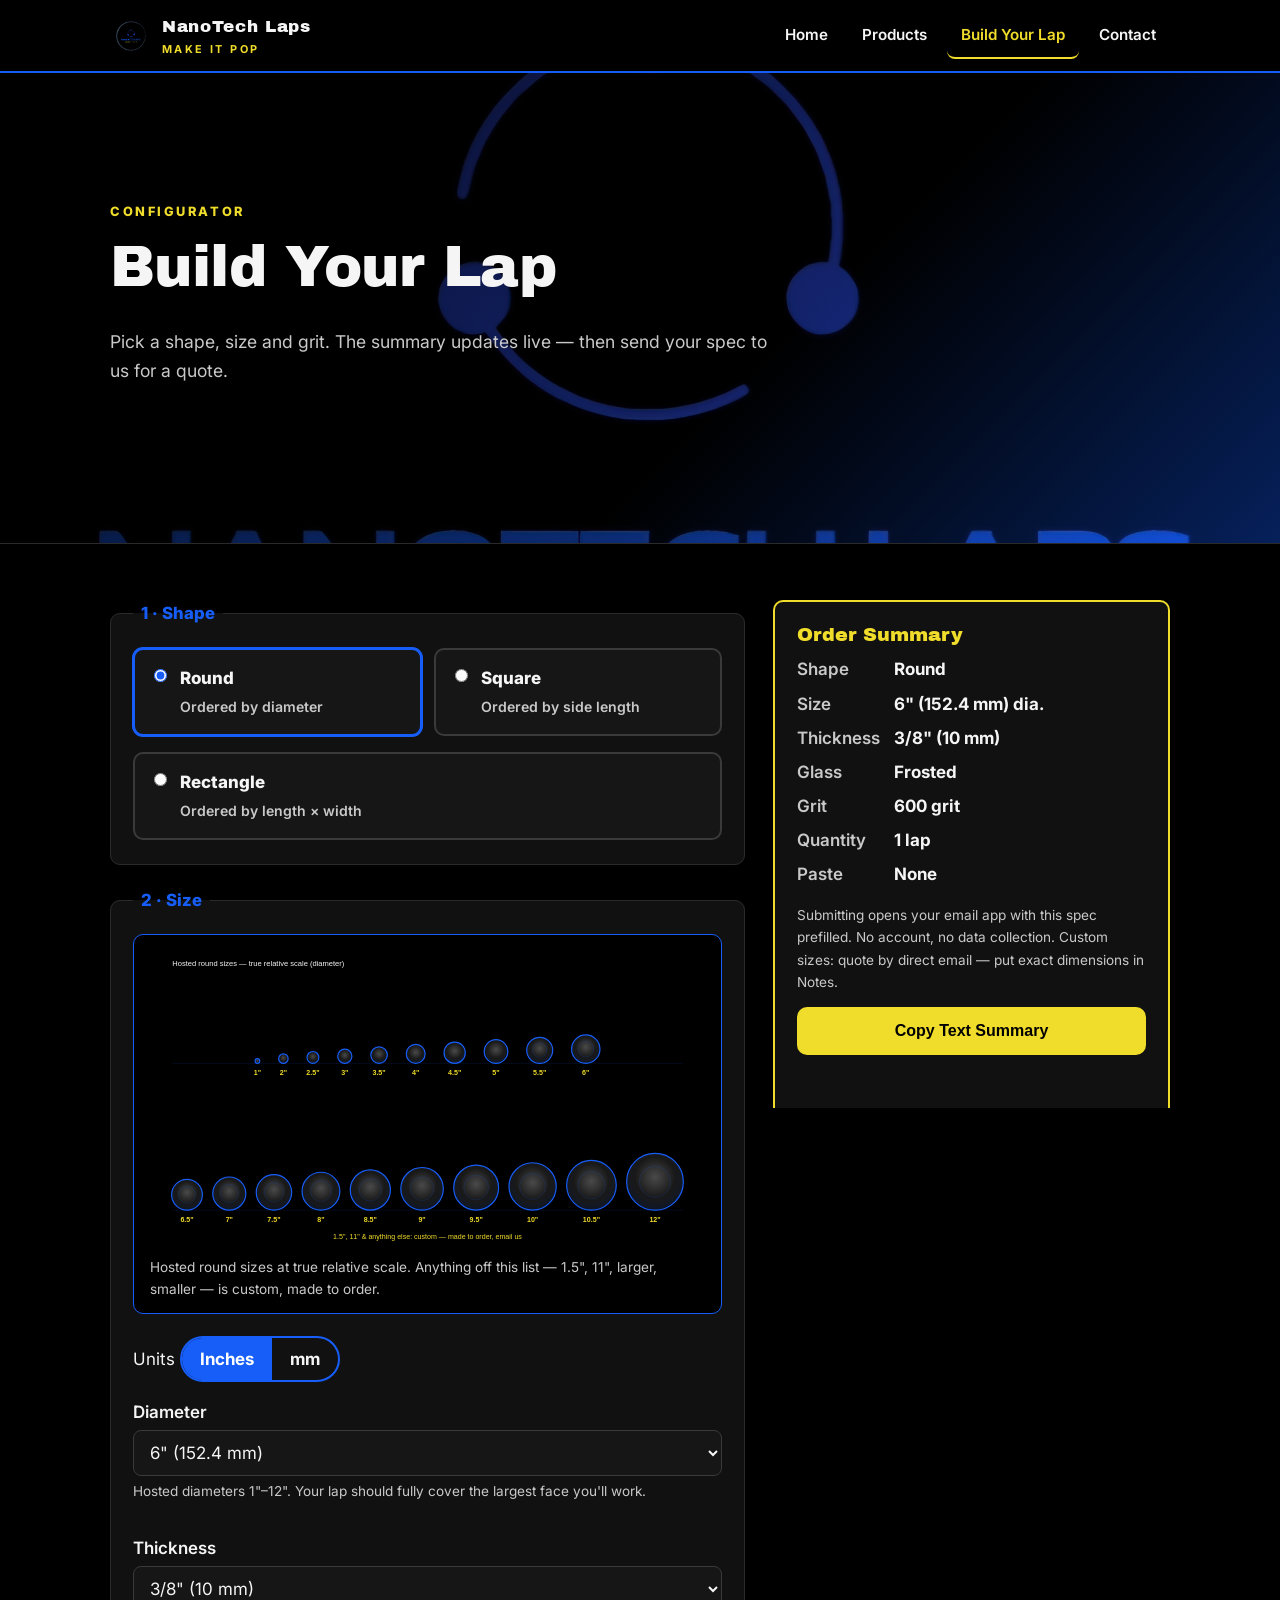
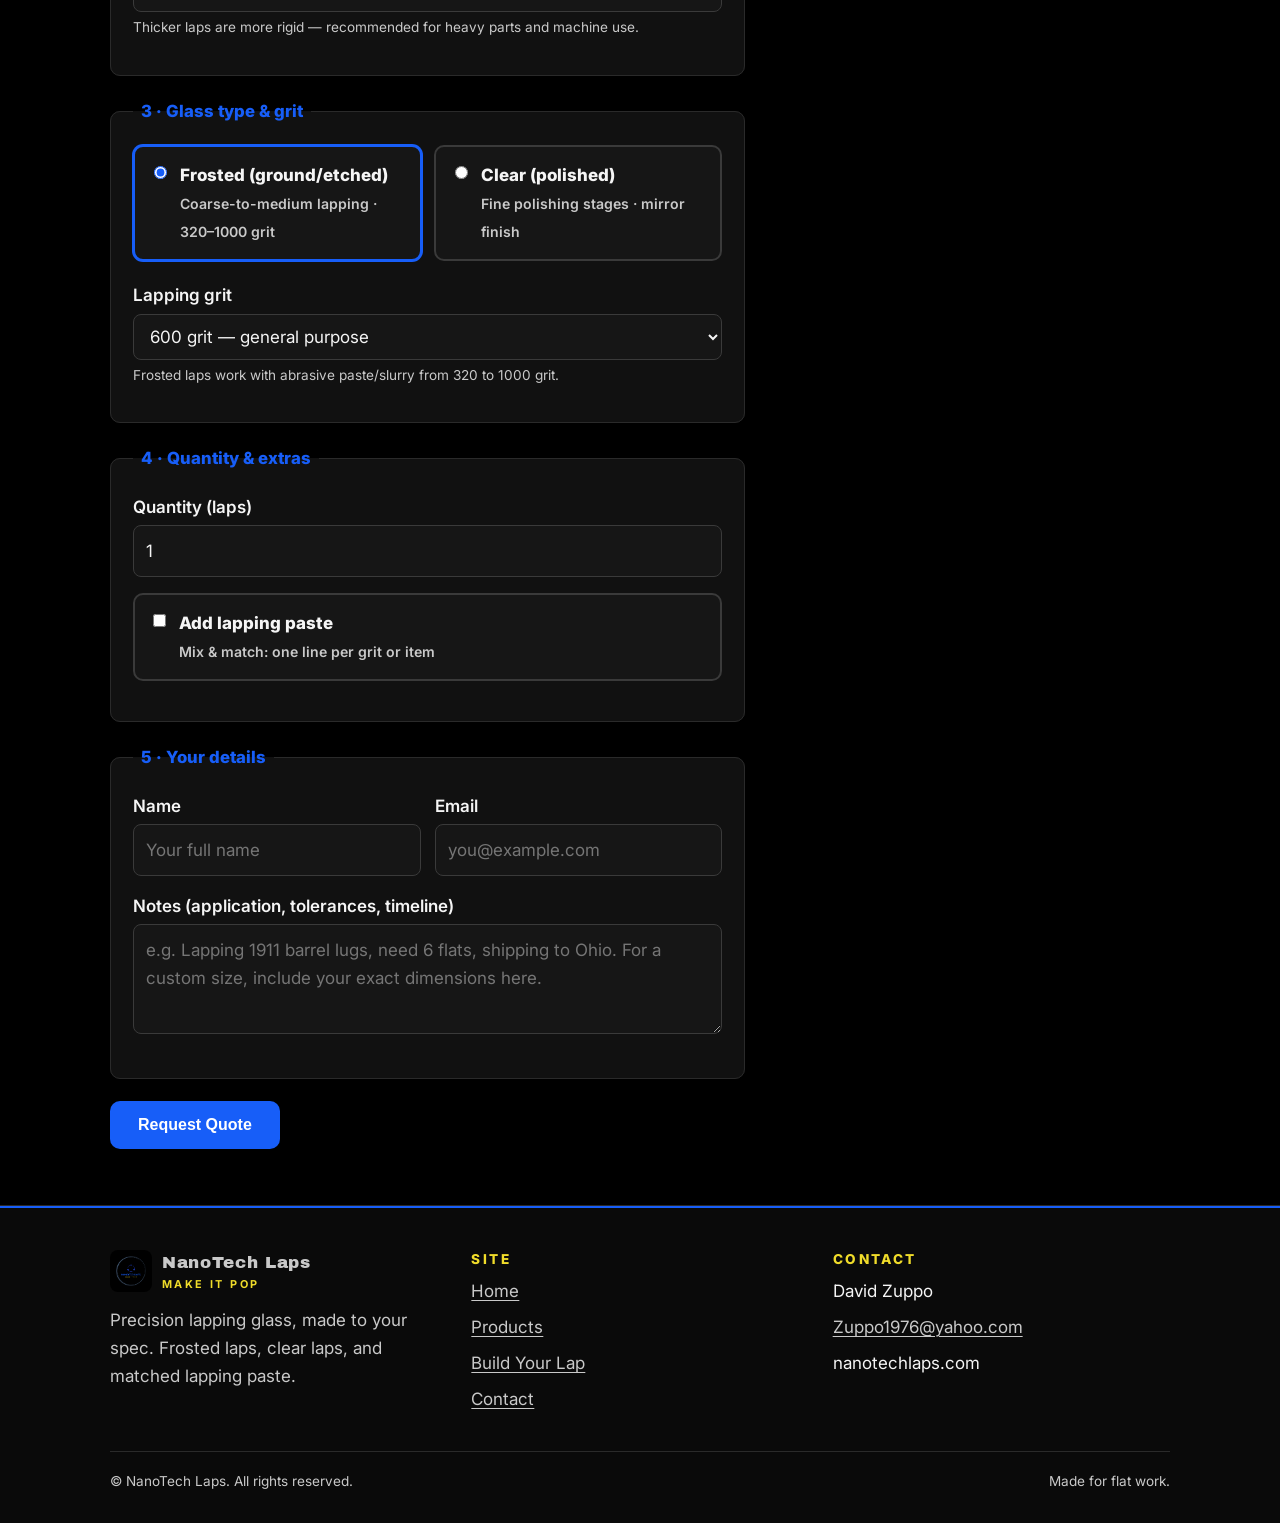
==== commit 1e3148c7: "SEO: keyword-fronted unique titles per page, canonical links, OG + Twitter meta on all 4 pages, Orga" ====
--- a/configurator.html
+++ b/configurator.html
@@ -3,8 +3,19 @@
 <head>
   <meta charset="UTF-8">
   <meta name="viewport" content="width=device-width, initial-scale=1.0">
-  <title>Build Your Lap — NanoTech Laps</title>
+  <title>Build a Glass Lap &amp; Get a Quote | NanoTech Laps</title>
   <meta name="description" content="Configure a NanoTech Laps glass lap: shape, hosted sizes from 1 inch to 12 inches (custom by email), thickness, frosted or clear, grit, and lapping paste. Request a quote instantly.">
+  <link rel="canonical" href="https://nanotechlaps.com/configurator.html">
+  <meta property="og:type" content="website">
+  <meta property="og:site_name" content="NanoTech Laps">
+  <meta property="og:title" content="Build a Glass Lap &amp; Get a Quote | NanoTech Laps">
+  <meta property="og:description" content="Pick shape, size, thickness, grit and paste — then request a quote. Your spec goes straight to the maker. No account, no data collection.">
+  <meta property="og:url" content="https://nanotechlaps.com/configurator.html">
+  <meta property="og:image" content="https://nanotechlaps.com/images/logo-dark.png">
+  <meta property="og:locale" content="en_US">
+  <meta name="twitter:card" content="summary">
+  <meta name="twitter:title" content="Build a Glass Lap &amp; Get a Quote | NanoTech Laps">
+  <meta name="twitter:description" content="Pick shape, size, thickness, grit and paste — then request a quote. Your spec goes straight to the maker.">
   <link rel="icon" type="image/png" href="images/logo-dark.png">
   <link rel="preconnect" href="https://fonts.googleapis.com">
   <link rel="preconnect" href="https://fonts.gstatic.com" crossorigin>
--- a/css/style.css
+++ b/css/style.css
@@ -135,9 +135,9 @@
 .hero .sub { max-width: 60ch; color: var(--text-dim); font-size: 1.1rem; }
 .hero-actions { display: flex; flex-wrap: wrap; gap: 14px; margin-top: 26px; }
 
-/* Home hero: copy + glass-disc motif, left-aligned, one orchestrated load. */
+/* Home hero: copy only, one orchestrated load. */
 .hero-home {
-  display: grid; grid-template-columns: minmax(0, 1.35fr) minmax(240px, 0.65fr);
+  display: grid; grid-template-columns: 1fr;
   align-items: center; gap: 48px;
 }
 @media (max-width: 860px) { .hero-home { grid-template-columns: 1fr; } }
@@ -355,6 +355,11 @@
 
 /* ---------- Valve photo feature (products) ---------- */
 .valve-grid { display: grid; grid-template-columns: repeat(auto-fit, minmax(240px, 1fr)); gap: 22px; margin-bottom: 18px; }
+.before-after { display: grid; grid-template-columns: repeat(auto-fit, minmax(240px, 1fr)); gap: 22px; margin: 10px 0 22px; }
+.before-after .photo-card { border-color: var(--line); }
+.before-after .photo-card img { height: 300px; }
+.before-after .photo-card:nth-child(1) figcaption { color: var(--text-dim); }
+.before-after .photo-card:nth-child(2) { border-color: var(--gold); }
 .photo-card {
   background: var(--panel); border: 2px solid var(--blue); border-radius: var(--radius);
   padding: 12px; display: flex; flex-direction: column; gap: 10px;
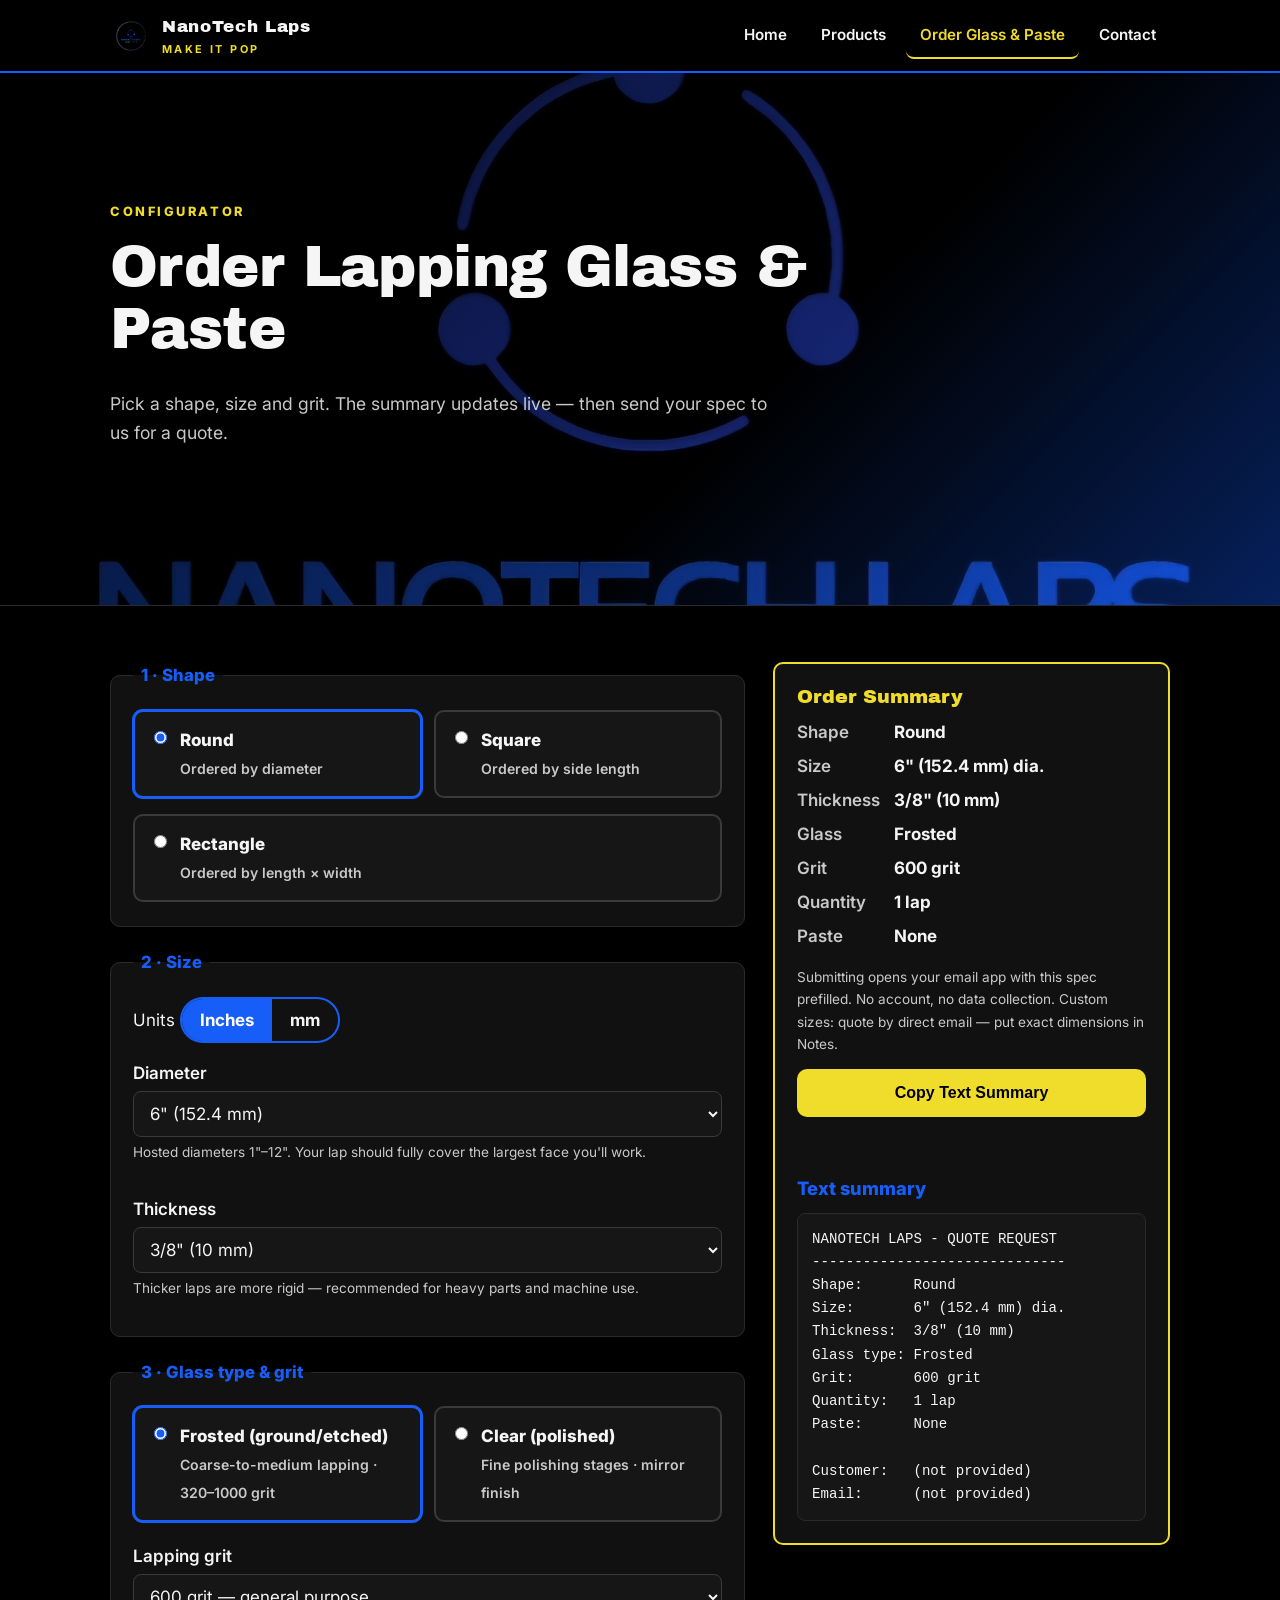
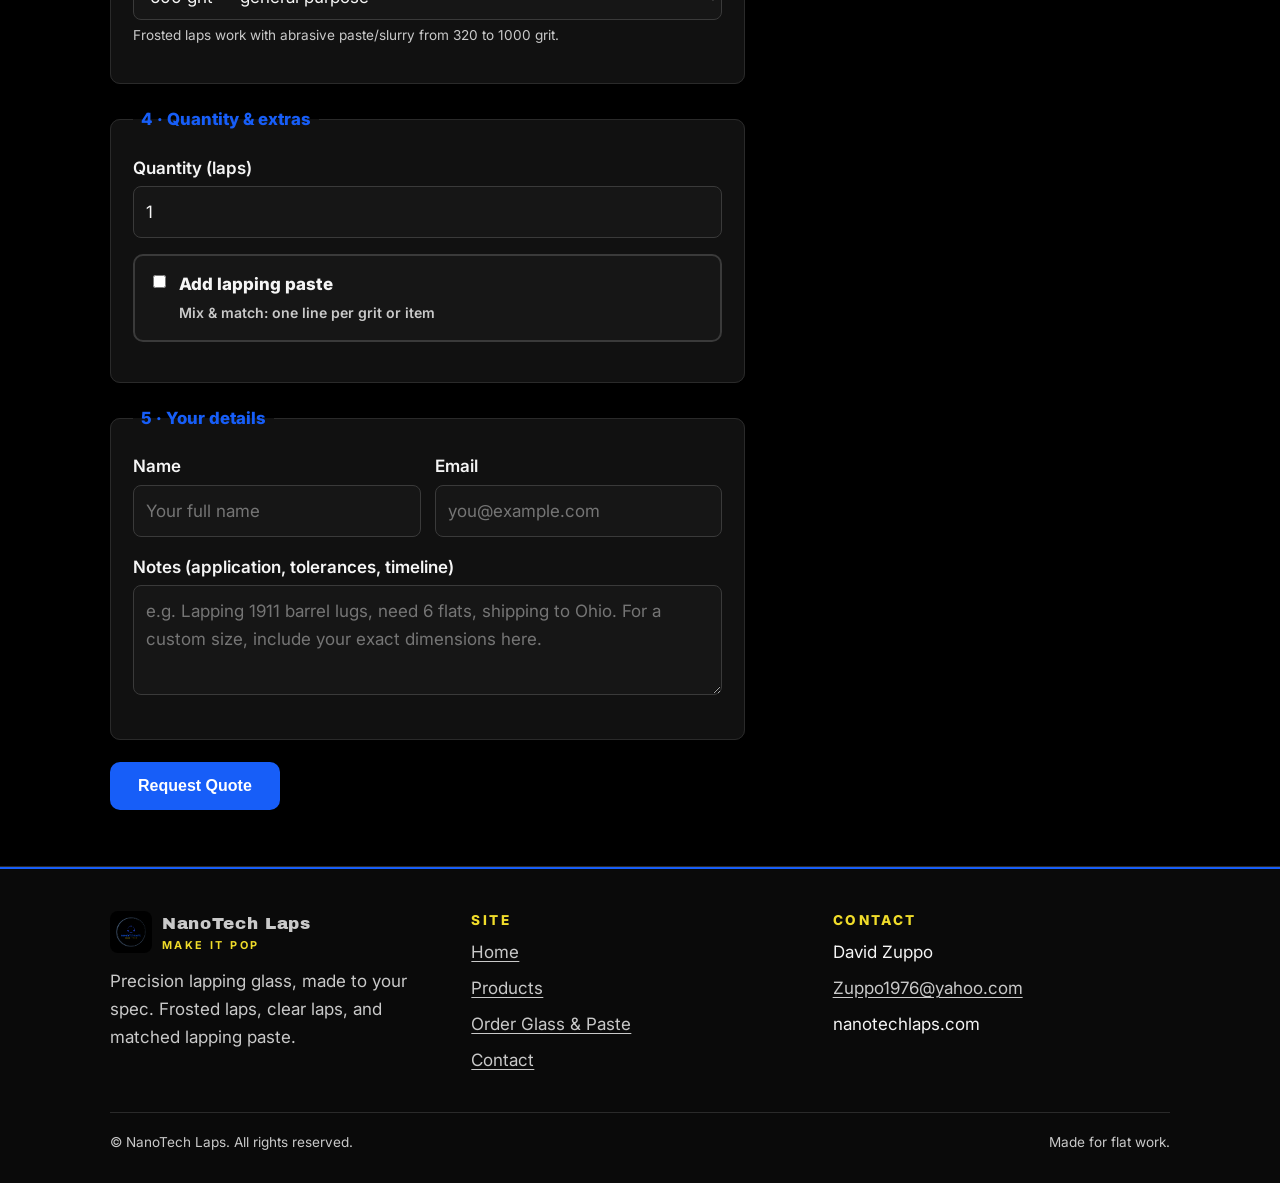
==== commit d674f544: "Rename Build Your Lap -> Order Glass & Paste; remove both size charts; fix kit grit/size/pack visibi" ====
--- a/configurator.html
+++ b/configurator.html
@@ -38,7 +38,7 @@
       <ul class="nav-links" id="nav-links">
         <li><a href="index.html">Home</a></li>
         <li><a href="products.html">Products</a></li>
-        <li><a href="configurator.html" aria-current="page">Build Your Lap</a></li>
+        <li><a href="configurator.html" aria-current="page">Order Glass &amp; Paste</a></li>
         <li><a href="contact.html">Contact</a></li>
       </ul>
     </nav>
@@ -48,7 +48,7 @@
     <section class="hero">
       <div class="hero-inner">
         <p class="kicker">Configurator</p>
-        <h1>Build Your Lap</h1>
+        <h1>Order Lapping Glass &amp; Paste</h1>
         <p class="sub">Pick a shape, size and grit. The summary updates live — then send your spec to us for a quote.</p>
       </div>
     </section>
@@ -79,10 +79,6 @@
 
             <fieldset class="fieldset">
               <legend>2 · Size</legend>
-              <figure class="size-chart">
-                <img src="images/sizes.svg" width="1200" height="640" alt="Chart of hosted round lap sizes at true relative scale: two ascending rows of frosted glass circles from 1 inch through 12 inches, each labeled in gold. 1.5 inch, 11 inch and any other size are custom, made to order, email us.">
-                <figcaption class="dim">Hosted round sizes at true relative scale. Anything off this list — 1.5", 11", larger, smaller — is custom, made to order.</figcaption>
-              </figure>
               <div class="field">
                 <span id="unit-label">Units</span>
                 <div class="unit-toggle" role="group" aria-labelledby="unit-label">
@@ -343,7 +339,7 @@
           <ul>
             <li><a href="index.html">Home</a></li>
             <li><a href="products.html">Products</a></li>
-            <li><a href="configurator.html">Build Your Lap</a></li>
+            <li><a href="configurator.html">Order Glass &amp; Paste</a></li>
             <li><a href="contact.html">Contact</a></li>
           </ul>
         </div>
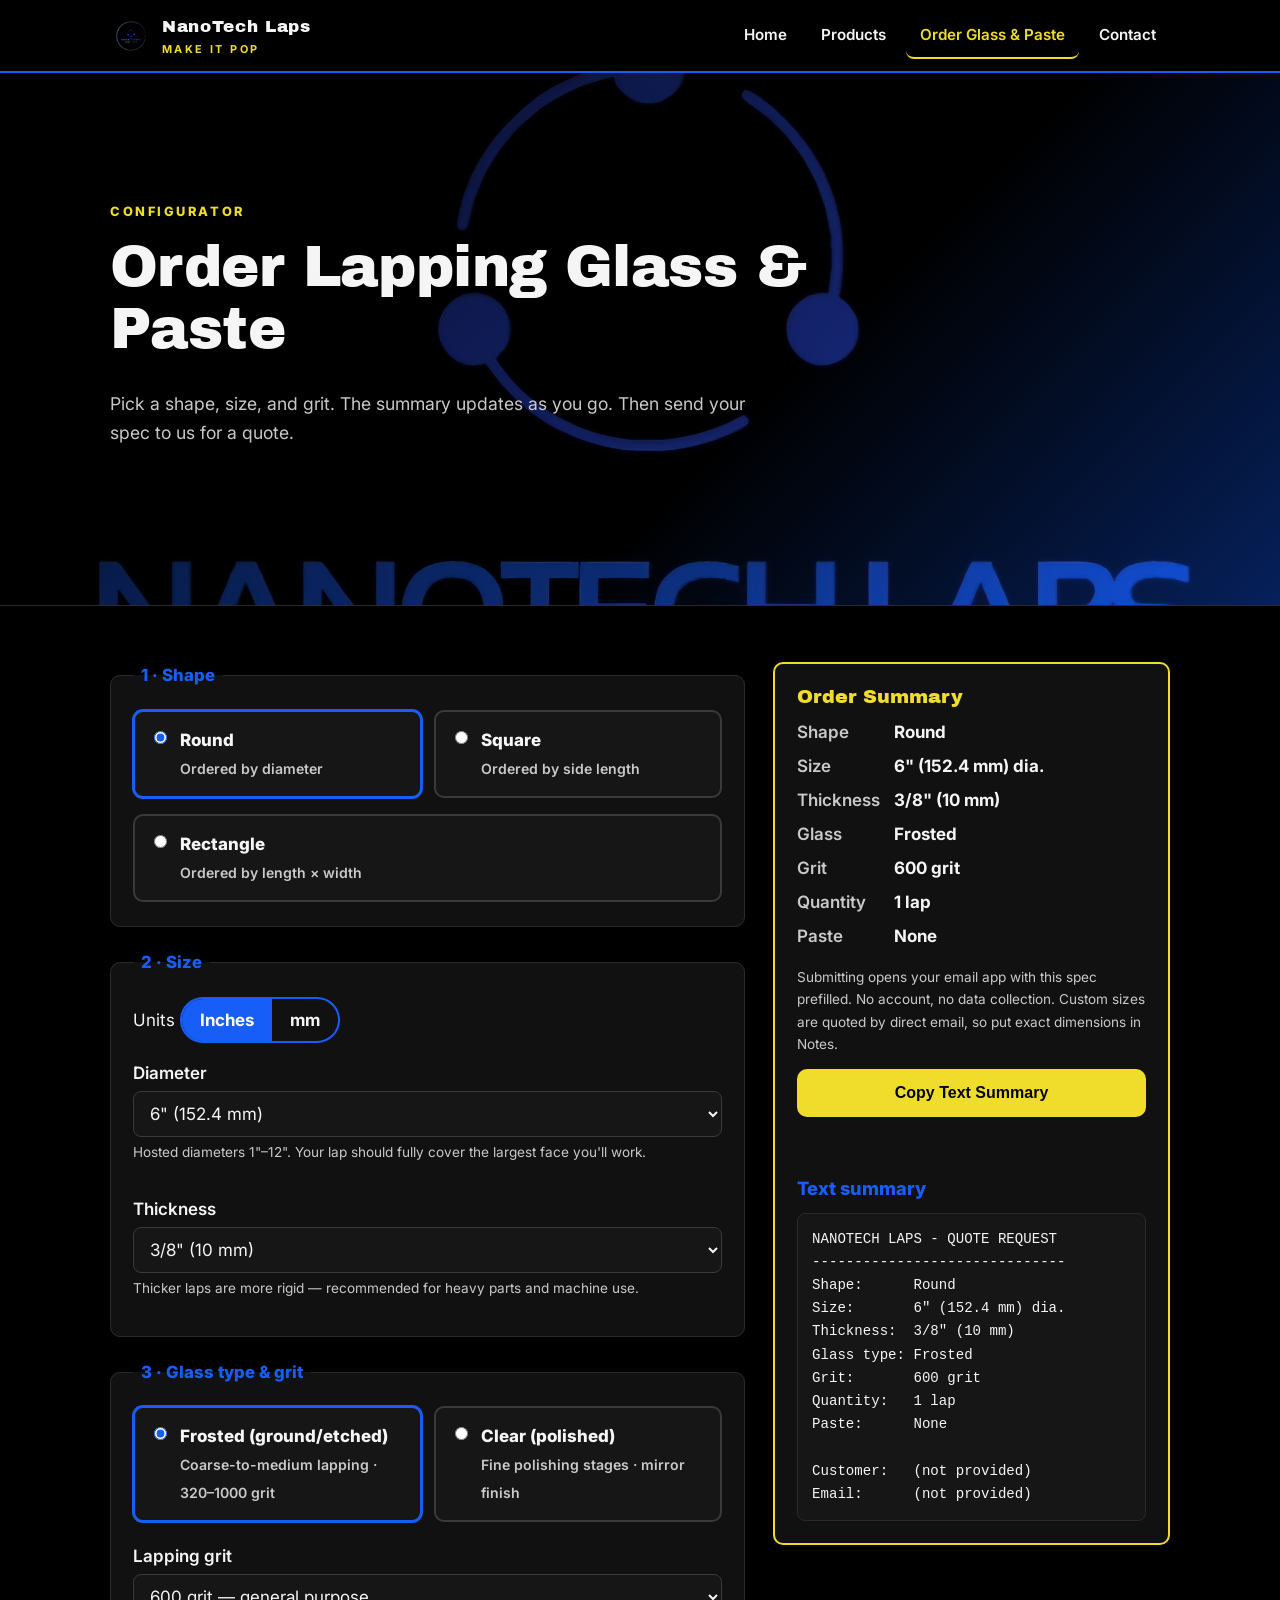
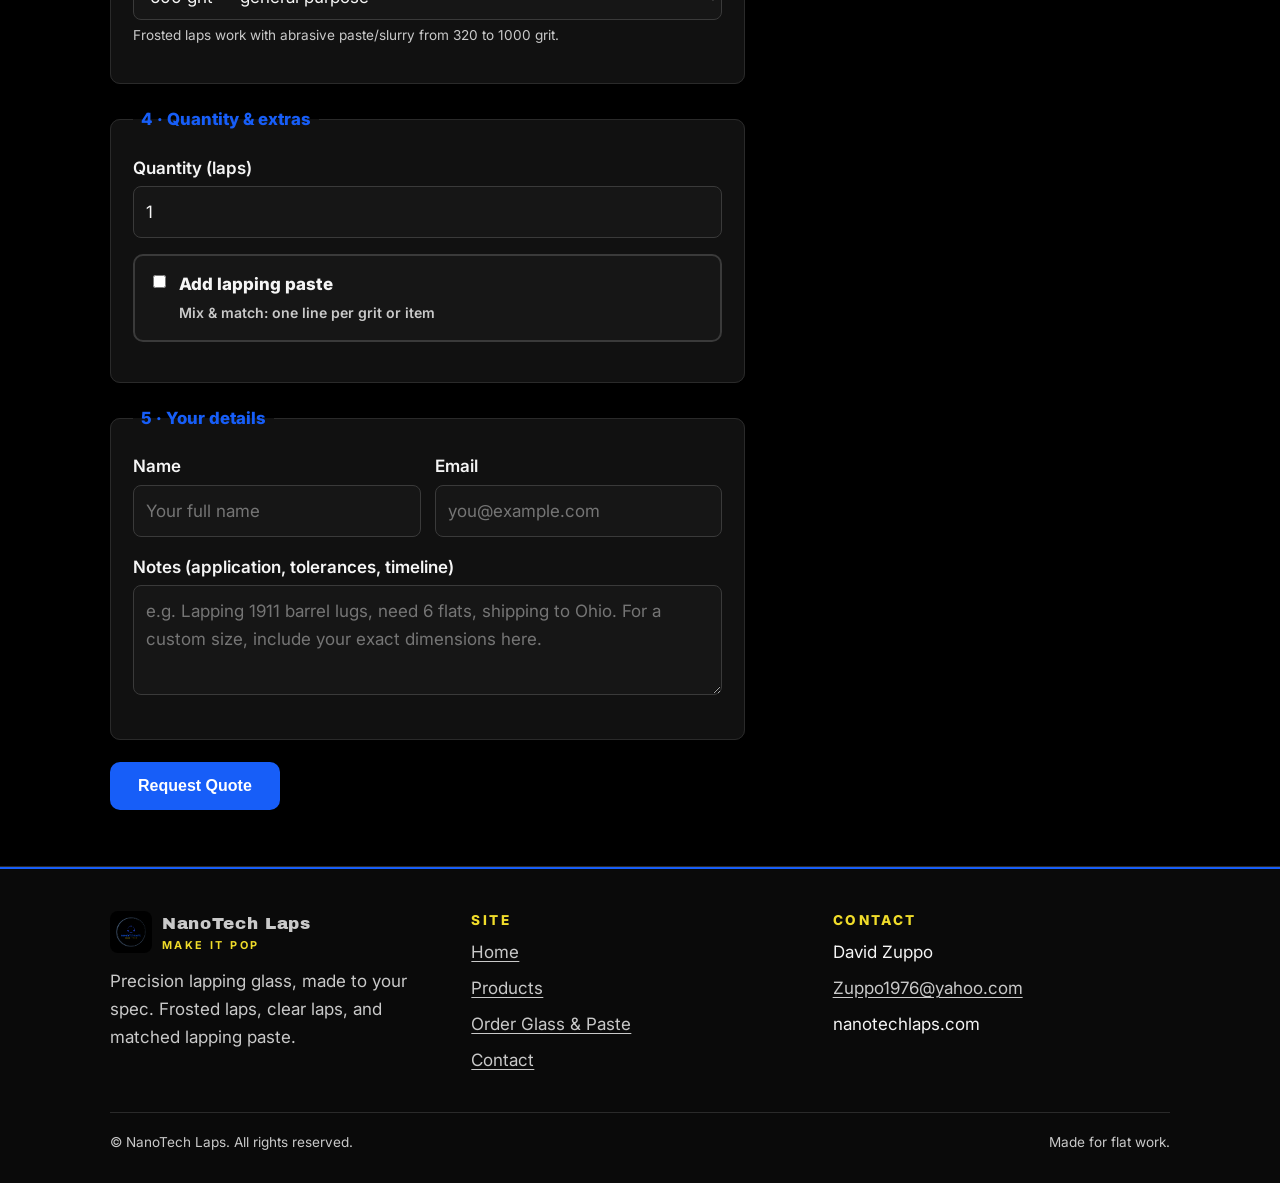
==== commit 82470c12: "Configurator title tab -> Configurator with human description; humanizer pass over all four pages (e" ====
--- a/configurator.html
+++ b/configurator.html
@@ -3,19 +3,19 @@
 <head>
   <meta charset="UTF-8">
   <meta name="viewport" content="width=device-width, initial-scale=1.0">
-  <title>Build a Glass Lap &amp; Get a Quote | NanoTech Laps</title>
-  <meta name="description" content="Configure a NanoTech Laps glass lap: shape, hosted sizes from 1 inch to 12 inches (custom by email), thickness, frosted or clear, grit, and lapping paste. Request a quote instantly.">
+  <title>Configurator | NanoTech Laps</title>
+  <meta name="description" content="Set the shape, size, thickness, glass and grit for your lap. Add lapping paste if you want it. Send the spec to David for a quote.">
   <link rel="canonical" href="https://nanotechlaps.com/configurator.html">
   <meta property="og:type" content="website">
   <meta property="og:site_name" content="NanoTech Laps">
-  <meta property="og:title" content="Build a Glass Lap &amp; Get a Quote | NanoTech Laps">
-  <meta property="og:description" content="Pick shape, size, thickness, grit and paste — then request a quote. Your spec goes straight to the maker. No account, no data collection.">
+  <meta property="og:title" content="Configurator | NanoTech Laps">
+  <meta property="og:description" content="Set the shape, size, thickness, glass and grit for your lap. Add lapping paste if you want it. Send the spec to David for a quote.">
   <meta property="og:url" content="https://nanotechlaps.com/configurator.html">
   <meta property="og:image" content="https://nanotechlaps.com/images/logo-dark.png">
   <meta property="og:locale" content="en_US">
   <meta name="twitter:card" content="summary">
-  <meta name="twitter:title" content="Build a Glass Lap &amp; Get a Quote | NanoTech Laps">
-  <meta name="twitter:description" content="Pick shape, size, thickness, grit and paste — then request a quote. Your spec goes straight to the maker.">
+  <meta name="twitter:title" content="Configurator | NanoTech Laps">
+  <meta name="twitter:description" content="Set the shape, size, thickness, glass and grit for your lap. Add lapping paste if you want it. Send the spec to David for a quote.">
   <link rel="icon" type="image/png" href="images/logo-dark.png">
   <link rel="preconnect" href="https://fonts.googleapis.com">
   <link rel="preconnect" href="https://fonts.gstatic.com" crossorigin>
@@ -49,7 +49,7 @@
       <div class="hero-inner">
         <p class="kicker">Configurator</p>
         <h1>Order Lapping Glass &amp; Paste</h1>
-        <p class="sub">Pick a shape, size and grit. The summary updates live — then send your spec to us for a quote.</p>
+        <p class="sub">Pick a shape, size, and grit. The summary updates as you go. Then send your spec to us for a quote.</p>
       </div>
     </section>
 
@@ -171,7 +171,7 @@
               </div>
               <div class="custom-notice" id="custom-notice" role="note" hidden>
                 <h3>Custom size — made to order</h3>
-                <p>Sizes outside the hosted list — 1.5", 11", anything else — are cut to order. They may take longer to ship and cost more, and the quote for a custom size is <strong>direct-email only</strong>: fill in your exact dimensions in the Notes field below and press Request Quote. Every other spec in this form goes to David with your request.</p>
+                <p>Sizes outside the hosted list, 1.5", 11", anything else, are cut to order. They may take longer to ship and cost more, and the quote for a custom size is <strong>direct-email only</strong>: fill in your exact dimensions in the Notes field below and press Request Quote. Every other spec in this form goes to David with your request.</p>
               </div>
               <div class="field" style="margin-top:16px">
                 <label for="thickness">Thickness</label>
@@ -224,7 +224,7 @@
                 </label>
               </div>
               <div id="paste-options" hidden>
-                <p class="dim paste-intro">Build your paste order line by line. Add a line for each grit or item you want — for example a 600-grit tin for the lap above <em>plus</em> the Finishing Ladder Kit for polishing, <em>plus</em> a 4000 syringe for the final stage. Every line goes to David in your quote.</p>
+                <p class="dim paste-intro">Build your paste order line by line. Add a line for each grit or item you want: a 600-grit tin for the lap above, the Finishing Ladder Kit for polishing, a 4000 syringe for the final stage. Every line goes to David in your quote.</p>
                 <div id="paste-lines"></div>
                 <button type="button" id="add-paste-line" class="btn-add-line">+ Add another paste line</button>
                 <div class="hint">Ordering 5+ kits or multipacks? Mention it in Notes — volume pricing, ask us, and we'll quote the tier by email.</div>
@@ -310,7 +310,7 @@
               <dt>Quantity</dt><dd id="s-qty">1 lap</dd>
               <dt>Paste</dt><dd id="s-paste">None</dd>
             </dl>
-            <p class="note">Submitting opens your email app with this spec prefilled. No account, no data collection. Custom sizes: quote by direct email — put exact dimensions in Notes.</p>
+            <p class="note">Submitting opens your email app with this spec prefilled. No account, no data collection. Custom sizes are quoted by direct email, so put exact dimensions in Notes.</p>
             <button type="button" class="btn btn-gold" id="copy-btn" style="width:100%">Copy Text Summary</button>
             <div class="status-msg" id="status-msg" role="status"></div>
             <h3 style="margin-top:18px" id="text-preview-title">Text summary</h3>
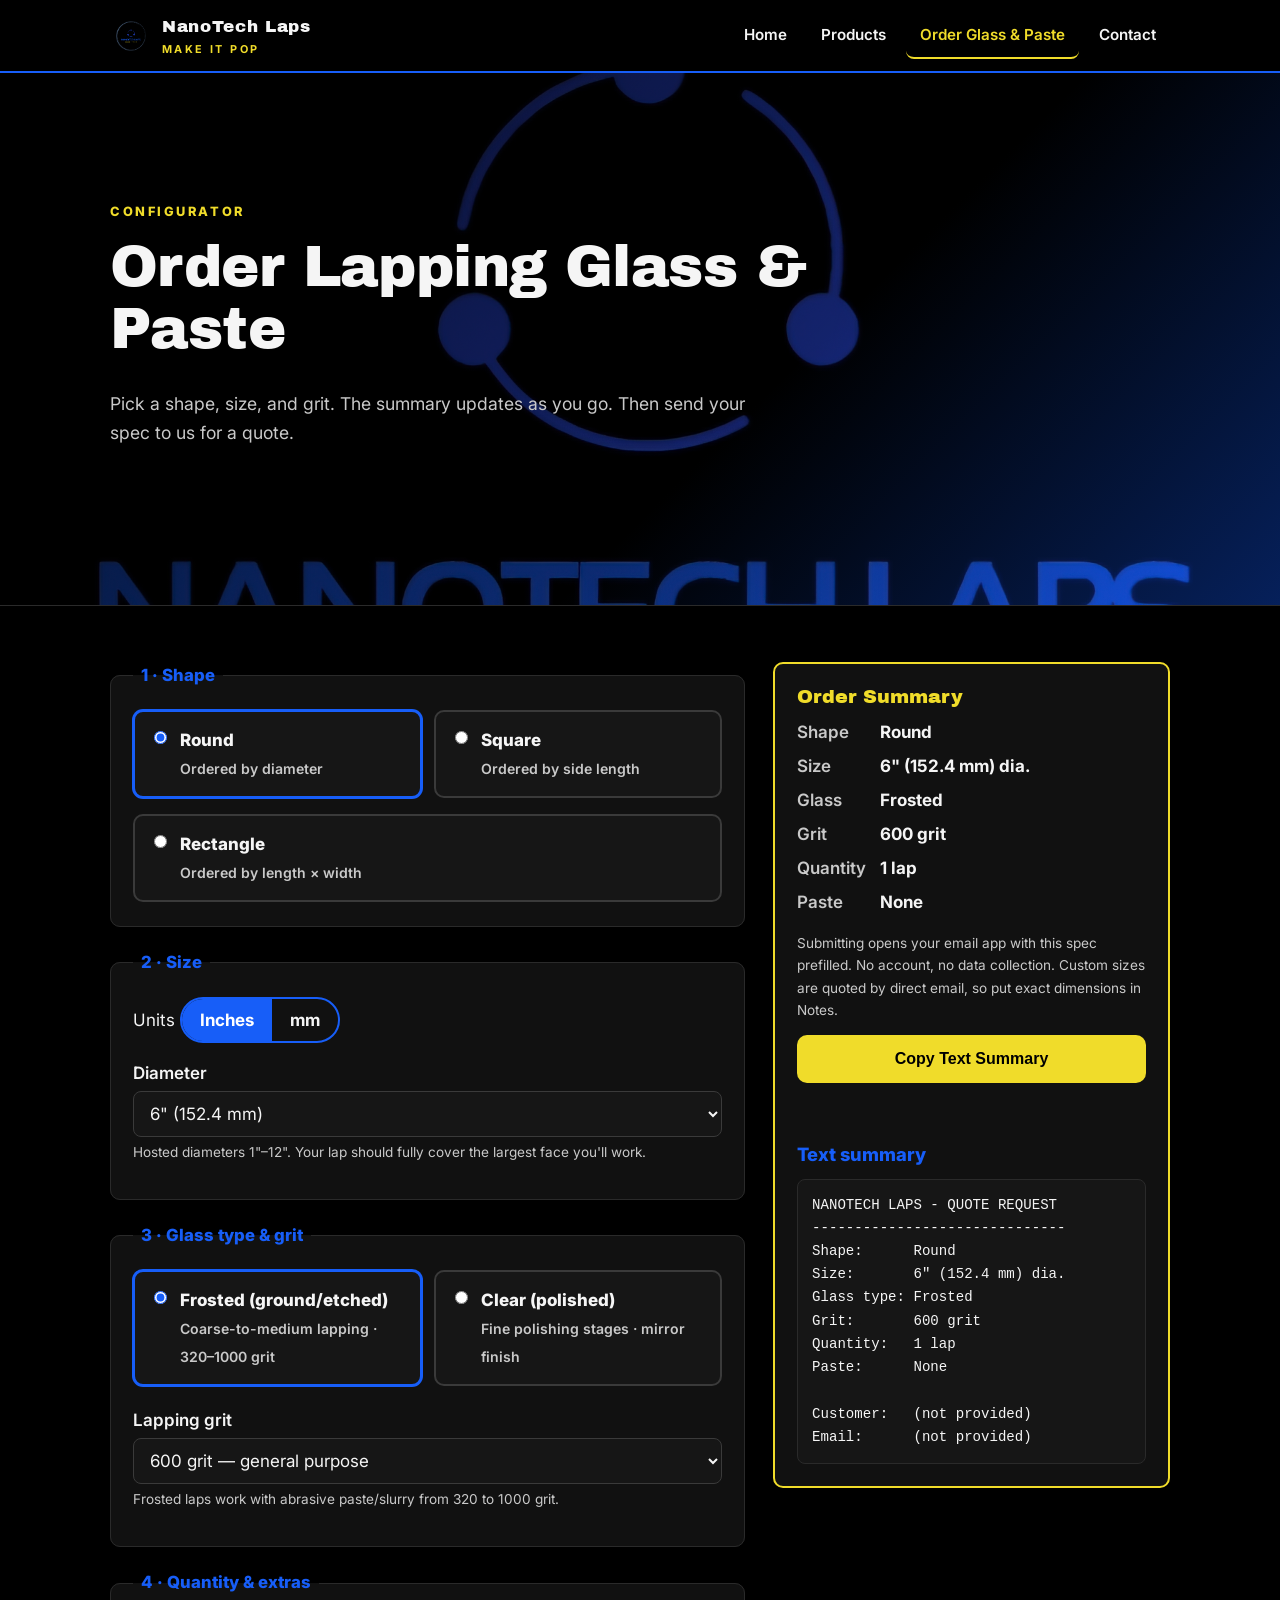
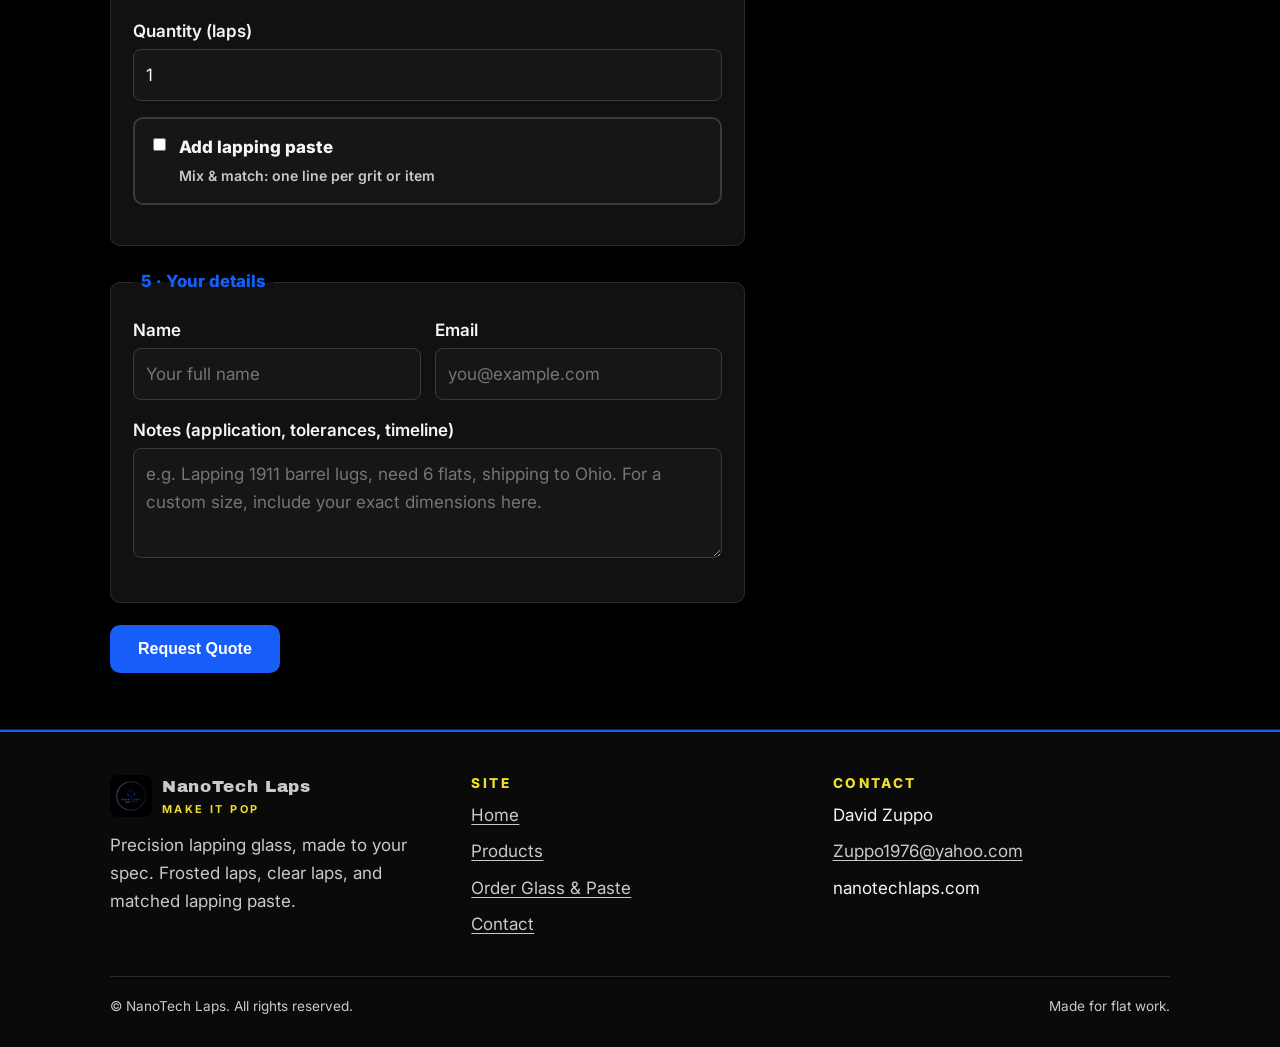
==== commit b8fb0995: "Replace damaged-surface photo; remove glass thickness options pending engineer decision Co-Authored-" ====
--- a/configurator.html
+++ b/configurator.html
@@ -4,18 +4,18 @@
   <meta charset="UTF-8">
   <meta name="viewport" content="width=device-width, initial-scale=1.0">
   <title>Configurator | NanoTech Laps</title>
-  <meta name="description" content="Set the shape, size, thickness, glass and grit for your lap. Add lapping paste if you want it. Send the spec to David for a quote.">
+  <meta name="description" content="Set the shape, size, glass and grit for your lap. Add lapping paste if you want it. Send the spec for a quote.">
   <link rel="canonical" href="https://nanotechlaps.com/configurator.html">
   <meta property="og:type" content="website">
   <meta property="og:site_name" content="NanoTech Laps">
   <meta property="og:title" content="Configurator | NanoTech Laps">
-  <meta property="og:description" content="Set the shape, size, thickness, glass and grit for your lap. Add lapping paste if you want it. Send the spec to David for a quote.">
+  <meta property="og:description" content="Set the shape, size, glass and grit for your lap. Add lapping paste if you want it. Send the spec for a quote.">
   <meta property="og:url" content="https://nanotechlaps.com/configurator.html">
   <meta property="og:image" content="https://nanotechlaps.com/images/logo-dark.png">
   <meta property="og:locale" content="en_US">
   <meta name="twitter:card" content="summary">
   <meta name="twitter:title" content="Configurator | NanoTech Laps">
-  <meta name="twitter:description" content="Set the shape, size, thickness, glass and grit for your lap. Add lapping paste if you want it. Send the spec to David for a quote.">
+  <meta name="twitter:description" content="Set the shape, size, glass and grit for your lap. Add lapping paste if you want it. Send the spec for a quote.">
   <link rel="icon" type="image/png" href="images/logo-dark.png">
   <link rel="preconnect" href="https://fonts.googleapis.com">
   <link rel="preconnect" href="https://fonts.gstatic.com" crossorigin>
@@ -171,18 +171,7 @@
               </div>
               <div class="custom-notice" id="custom-notice" role="note" hidden>
                 <h3>Custom size — made to order</h3>
-                <p>Sizes outside the hosted list, 1.5", 11", anything else, are cut to order. They may take longer to ship and cost more, and the quote for a custom size is <strong>direct-email only</strong>: fill in your exact dimensions in the Notes field below and press Request Quote. Every other spec in this form goes to David with your request.</p>
-              </div>
-              <div class="field" style="margin-top:16px">
-                <label for="thickness">Thickness</label>
-                <select id="thickness">
-                  <option value='1/4" (6 mm)'>1/4" (6 mm)</option>
-                  <option value='3/8" (10 mm)' selected>3/8" (10 mm)</option>
-                  <option value='1/2" (13 mm)'>1/2" (13 mm)</option>
-                  <option value='3/4" (19 mm)'>3/4" (19 mm)</option>
-                  <option value='1" (25 mm)'>1" (25 mm)</option>
-                </select>
-                <div class="hint">Thicker laps are more rigid — recommended for heavy parts and machine use.</div>
+                <p>Sizes outside the hosted list, 1.5", 11", anything else, are cut to order. They may take longer to ship and cost more, and the quote for a custom size is <strong>direct-email only</strong>: fill in your exact dimensions in the Notes field below and press Request Quote. Every other spec in this form goes with your request.</p>
               </div>
             </fieldset>
 
@@ -224,7 +213,7 @@
                 </label>
               </div>
               <div id="paste-options" hidden>
-                <p class="dim paste-intro">Build your paste order line by line. Add a line for each grit or item you want: a 600-grit tin for the lap above, the Finishing Ladder Kit for polishing, a 4000 syringe for the final stage. Every line goes to David in your quote.</p>
+                <p class="dim paste-intro">Build your paste order line by line. Add a line for each grit or item you want: a 600-grit tin for the lap above, the Finishing Ladder Kit for polishing, a 4000 syringe for the final stage. Every line goes in your quote.</p>
                 <div id="paste-lines"></div>
                 <button type="button" id="add-paste-line" class="btn-add-line">+ Add another paste line</button>
                 <div class="hint">Ordering 5+ kits or multipacks? Mention it in Notes — volume pricing, ask us, and we'll quote the tier by email.</div>
@@ -304,7 +293,6 @@
             <dl id="summary-list">
               <dt>Shape</dt><dd id="s-shape">Round</dd>
               <dt>Size</dt><dd id="s-size">6" (152.4 mm) dia.</dd>
-              <dt>Thickness</dt><dd id="s-thickness">3/8" (10 mm)</dd>
               <dt>Glass</dt><dd id="s-glass">Frosted</dd>
               <dt>Grit</dt><dd id="s-grit">600 grit</dd>
               <dt>Quantity</dt><dd id="s-qty">1 lap</dd>
--- a/css/style.css
+++ b/css/style.css
@@ -415,6 +415,7 @@
 .gold { color: var(--gold); }
 .dim { color: var(--text-dim); }
 .mt-0 { margin-top: 0; }
+
 .visually-hidden {
   position: absolute; width: 1px; height: 1px; margin: -1px; padding: 0;
   overflow: hidden; clip: rect(0 0 0 0); white-space: nowrap; border: 0;
